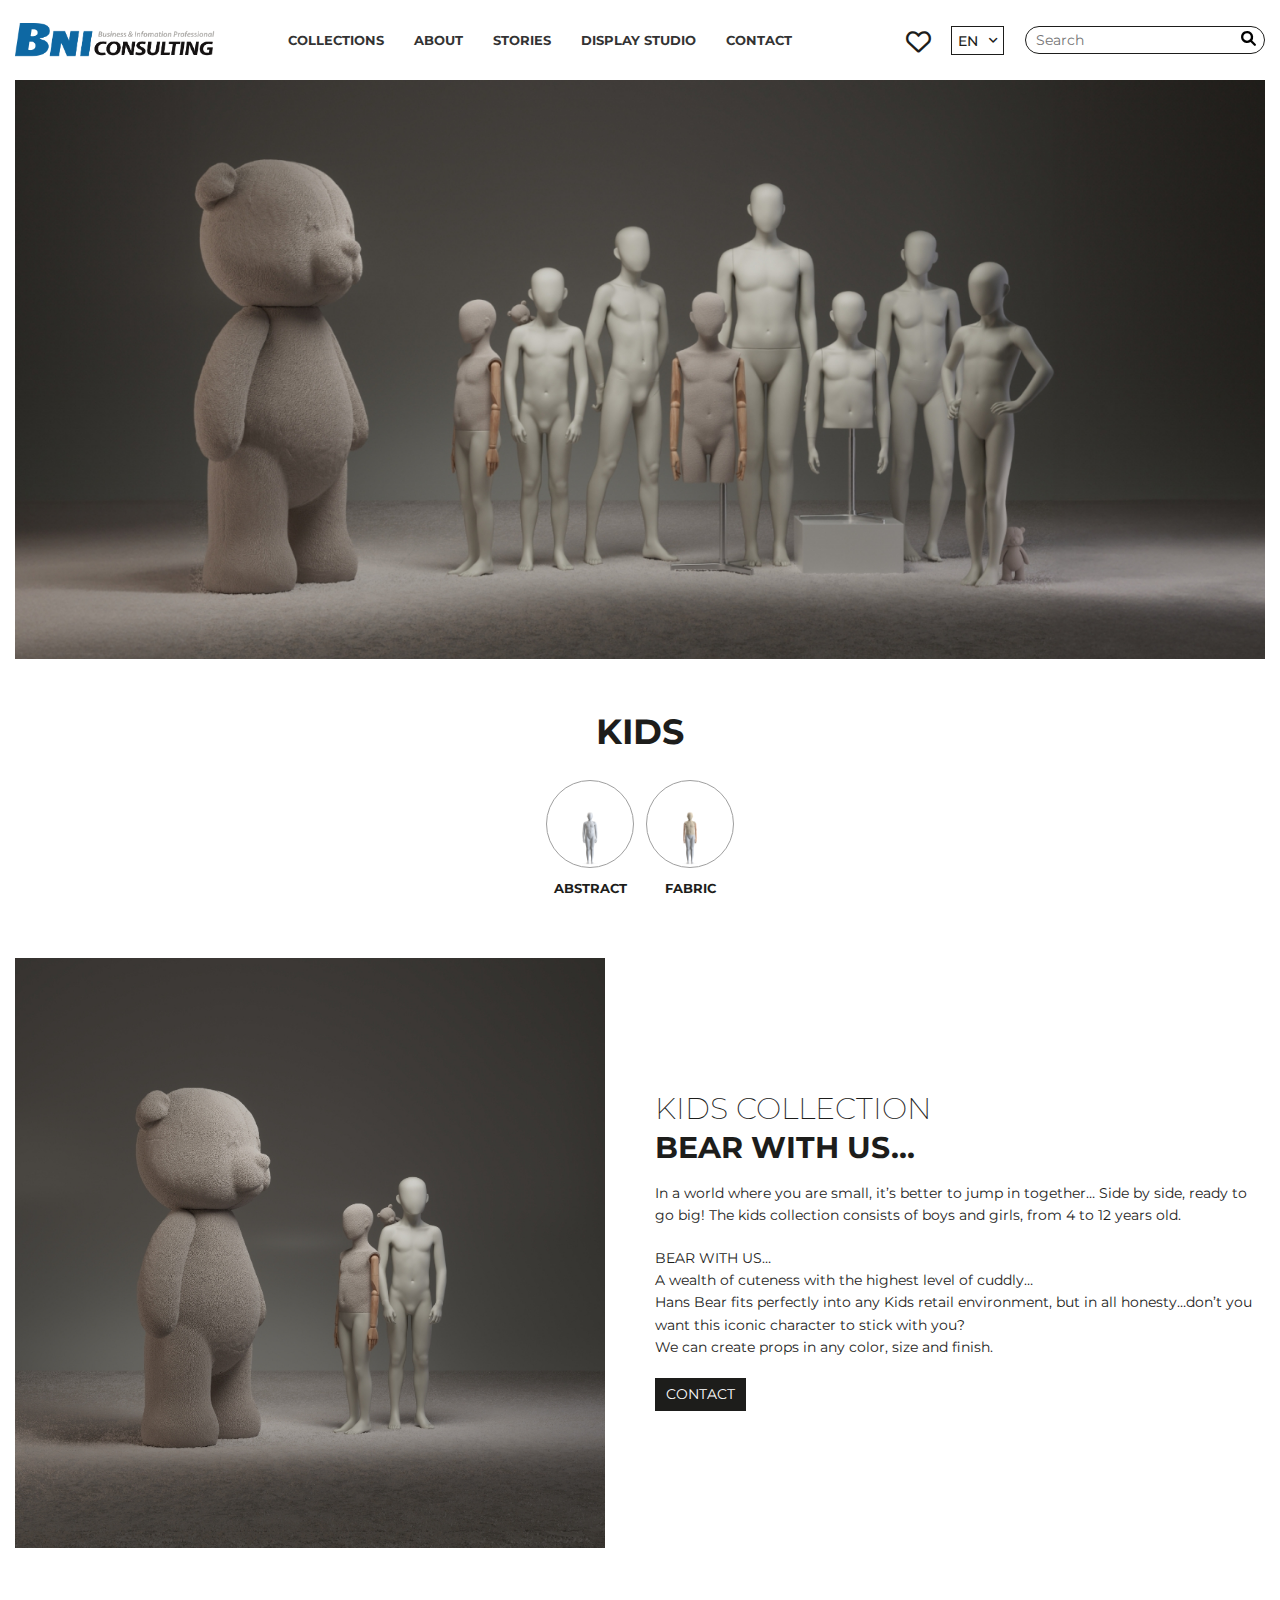
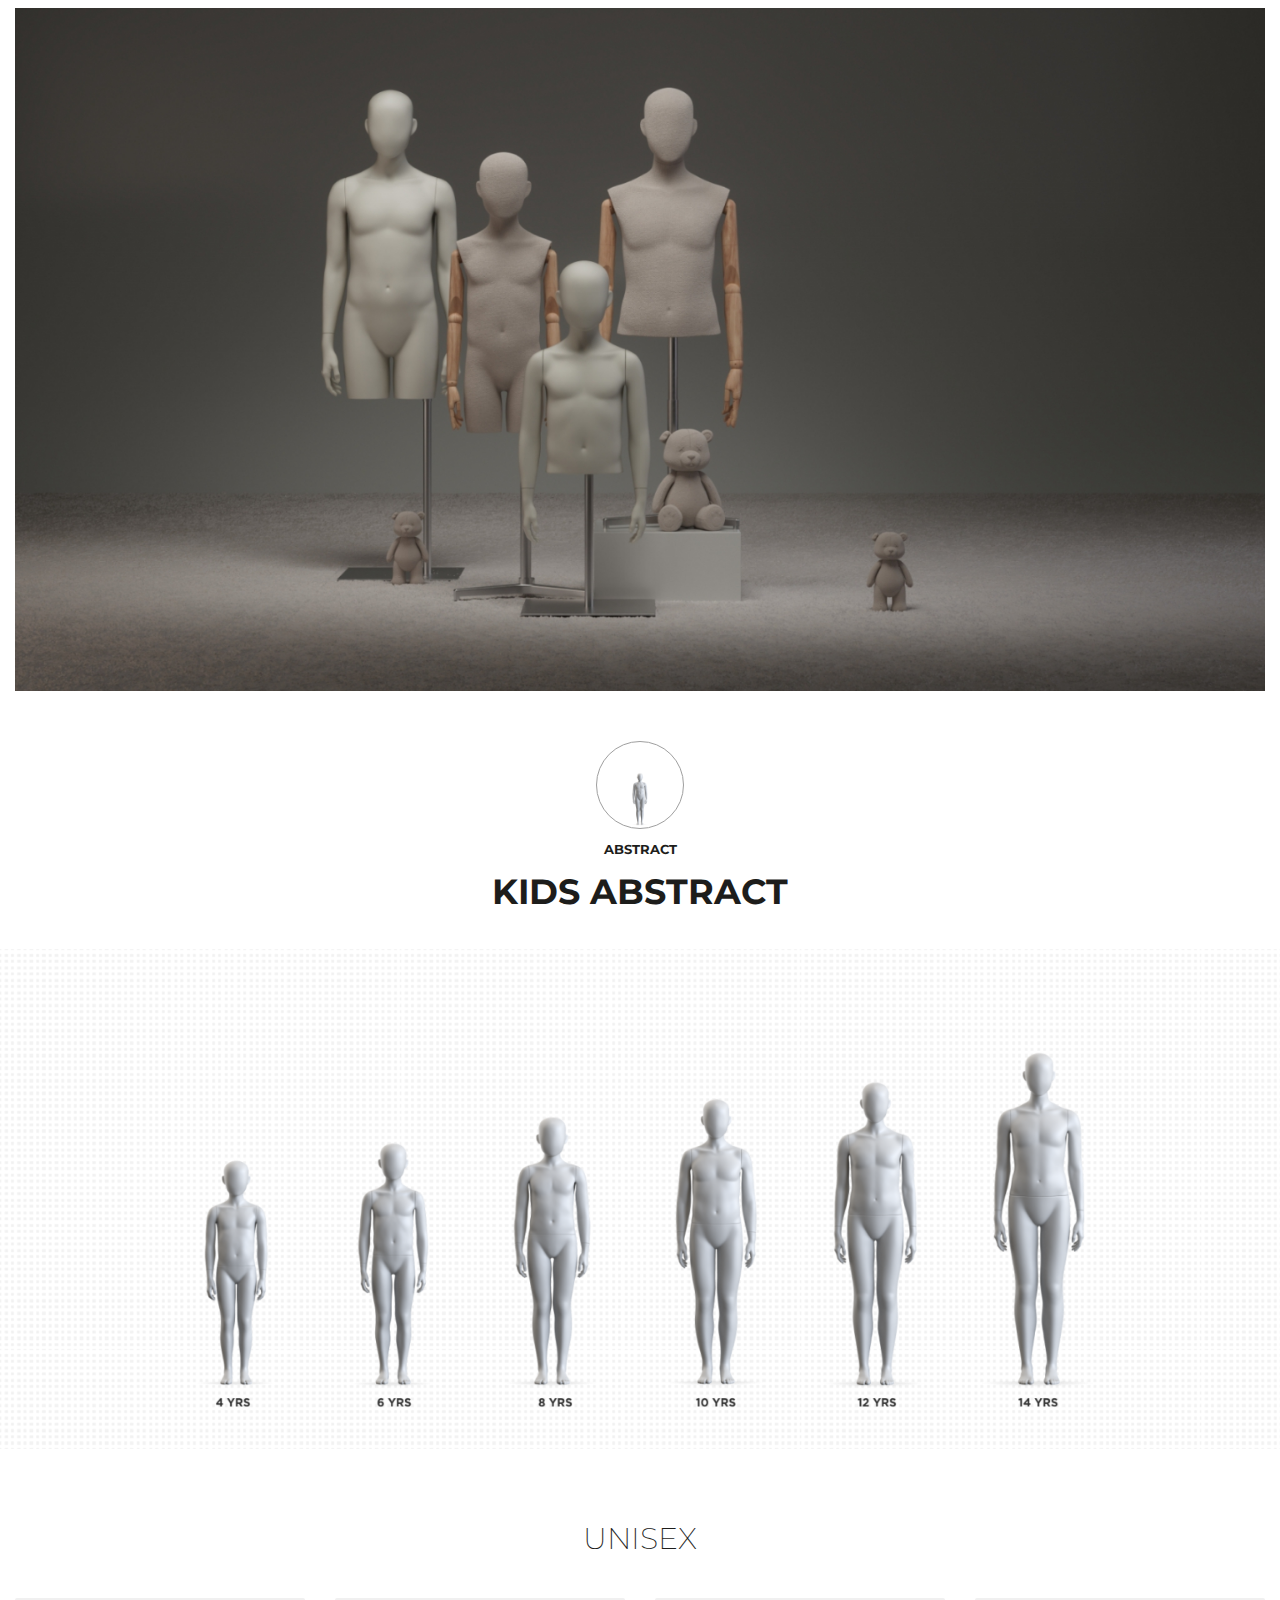
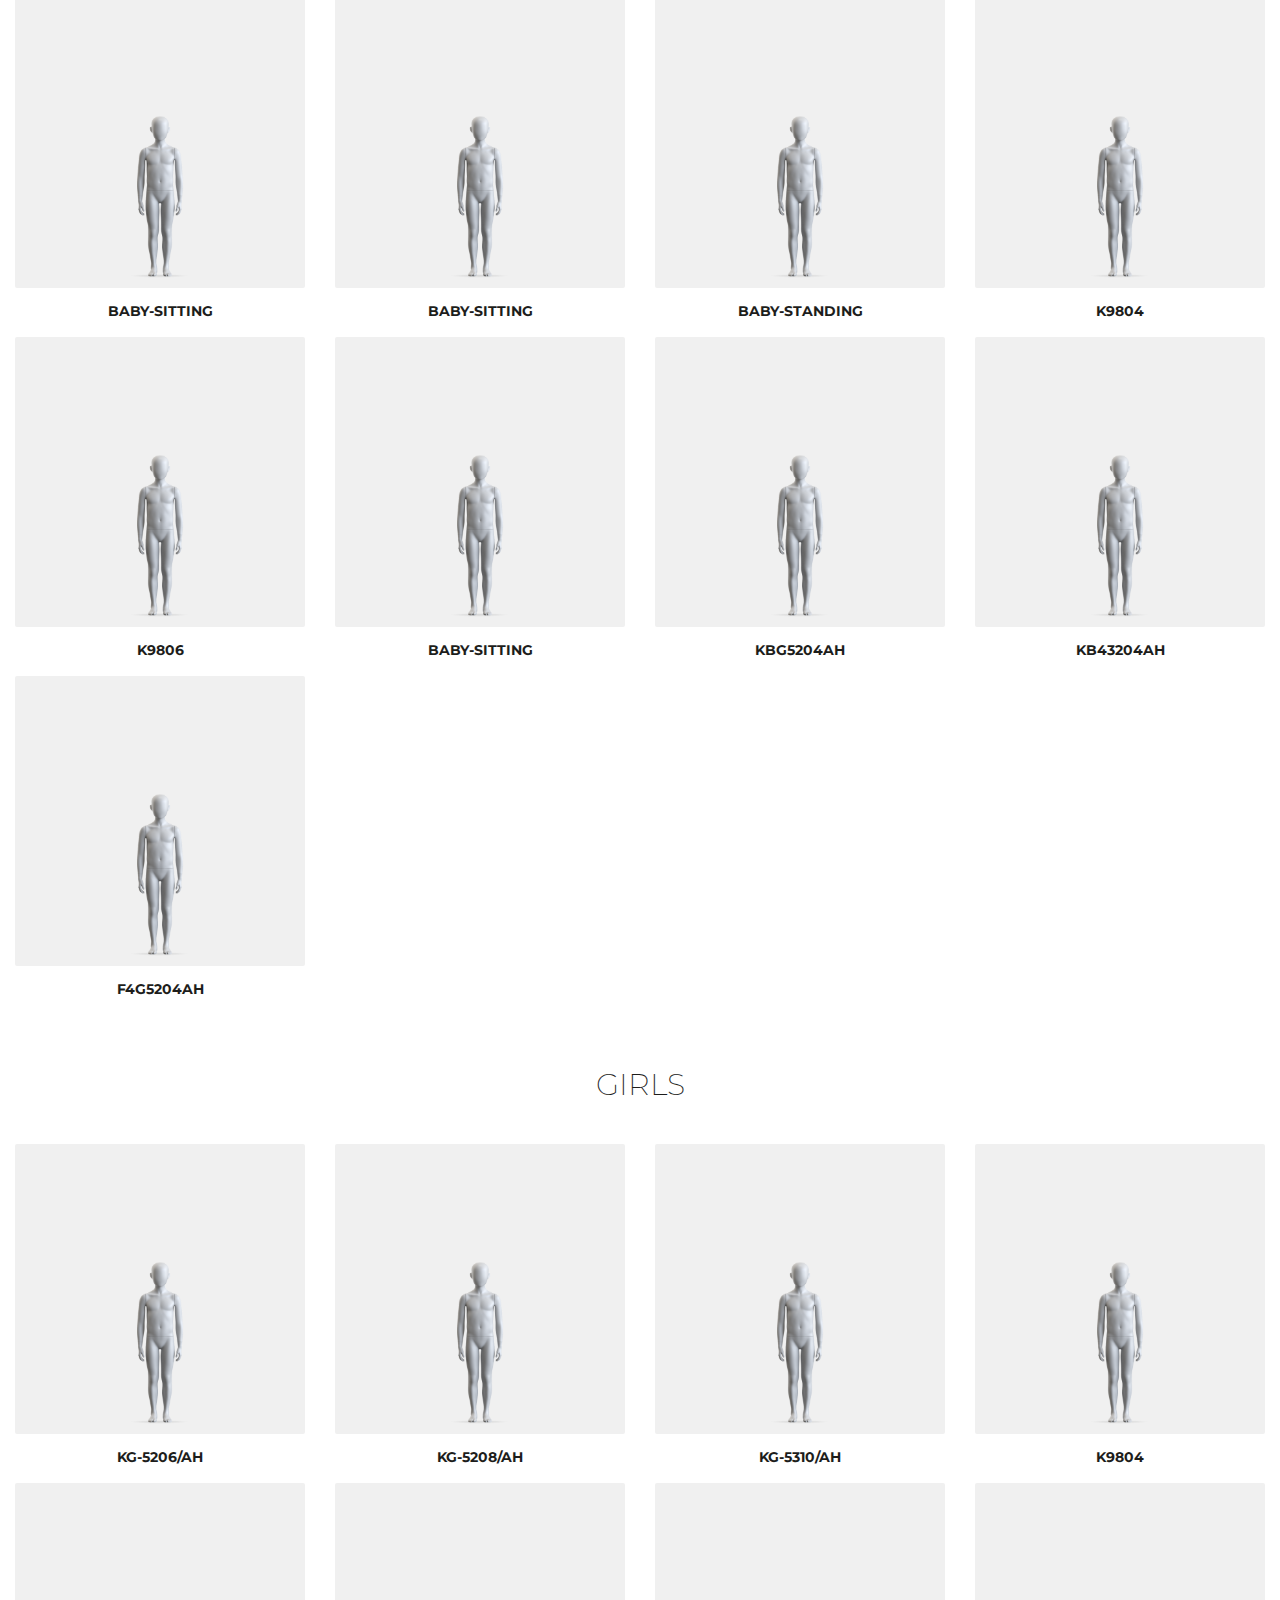
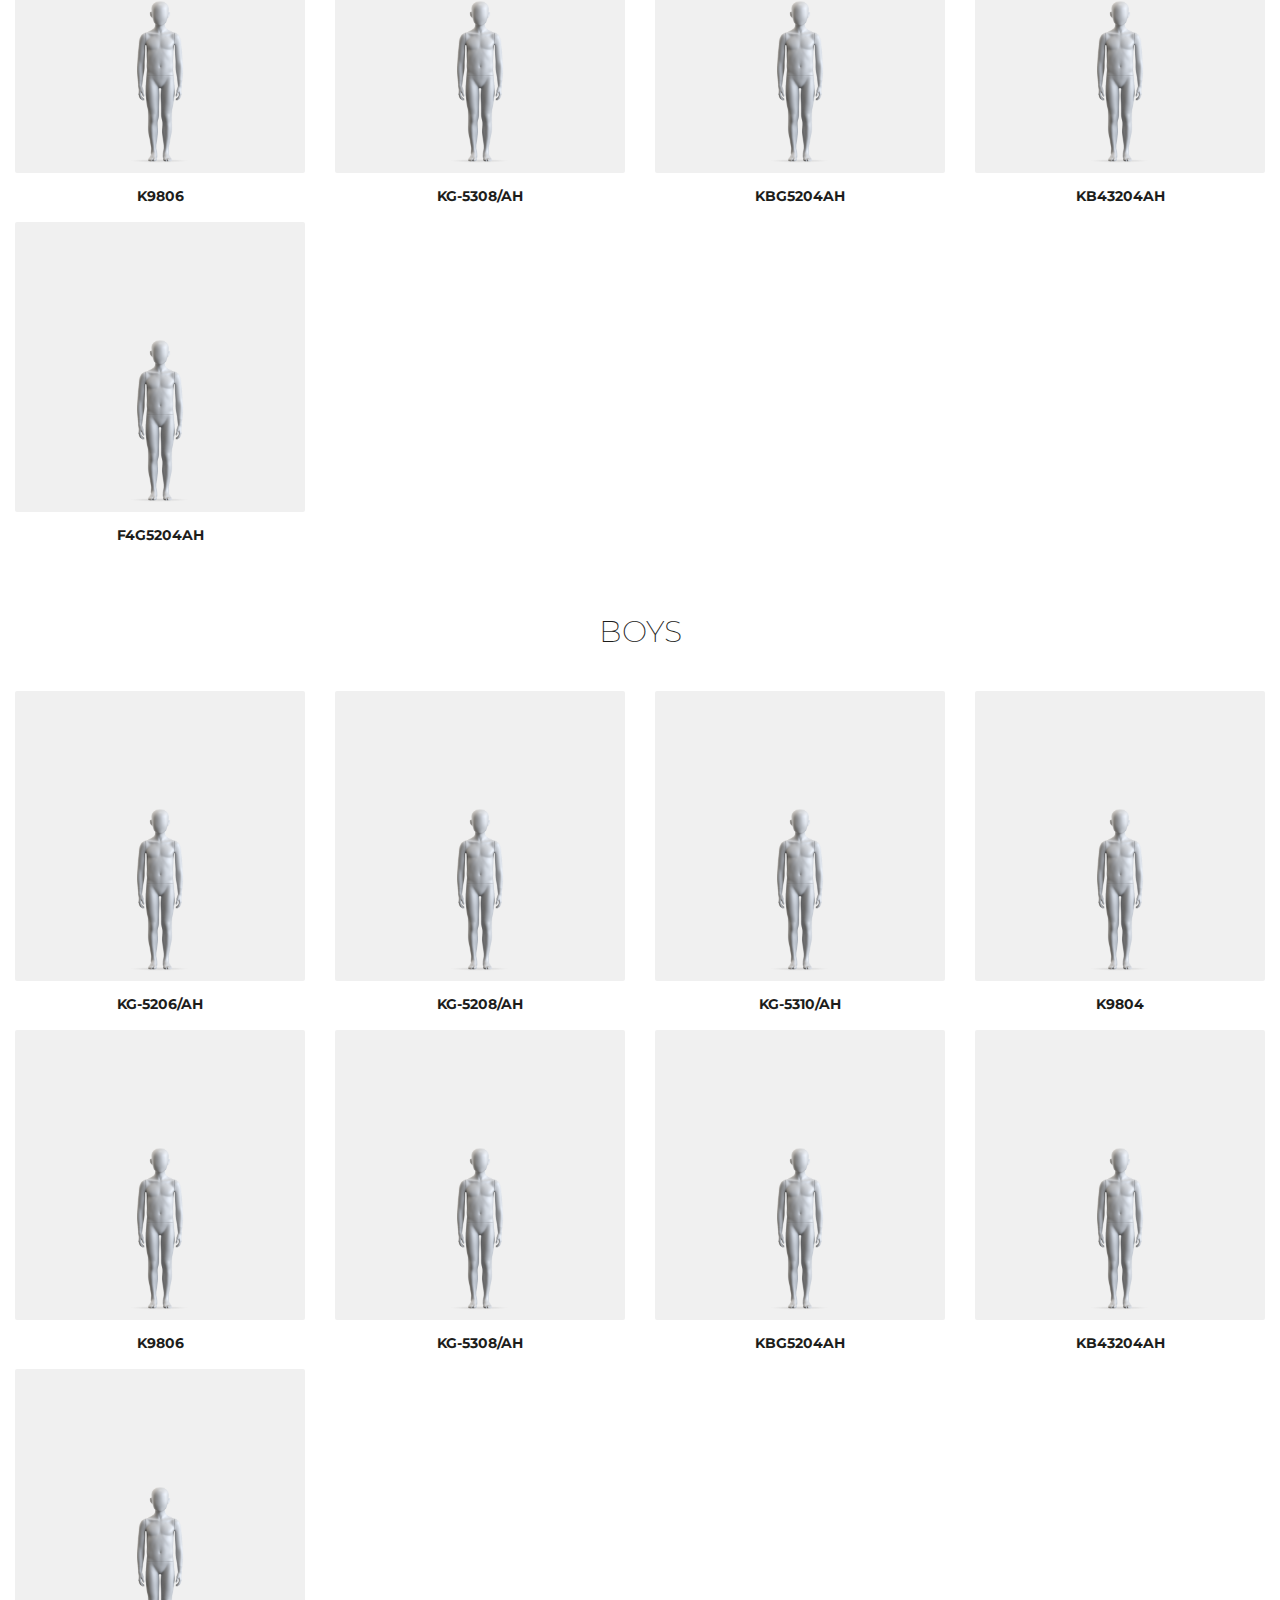
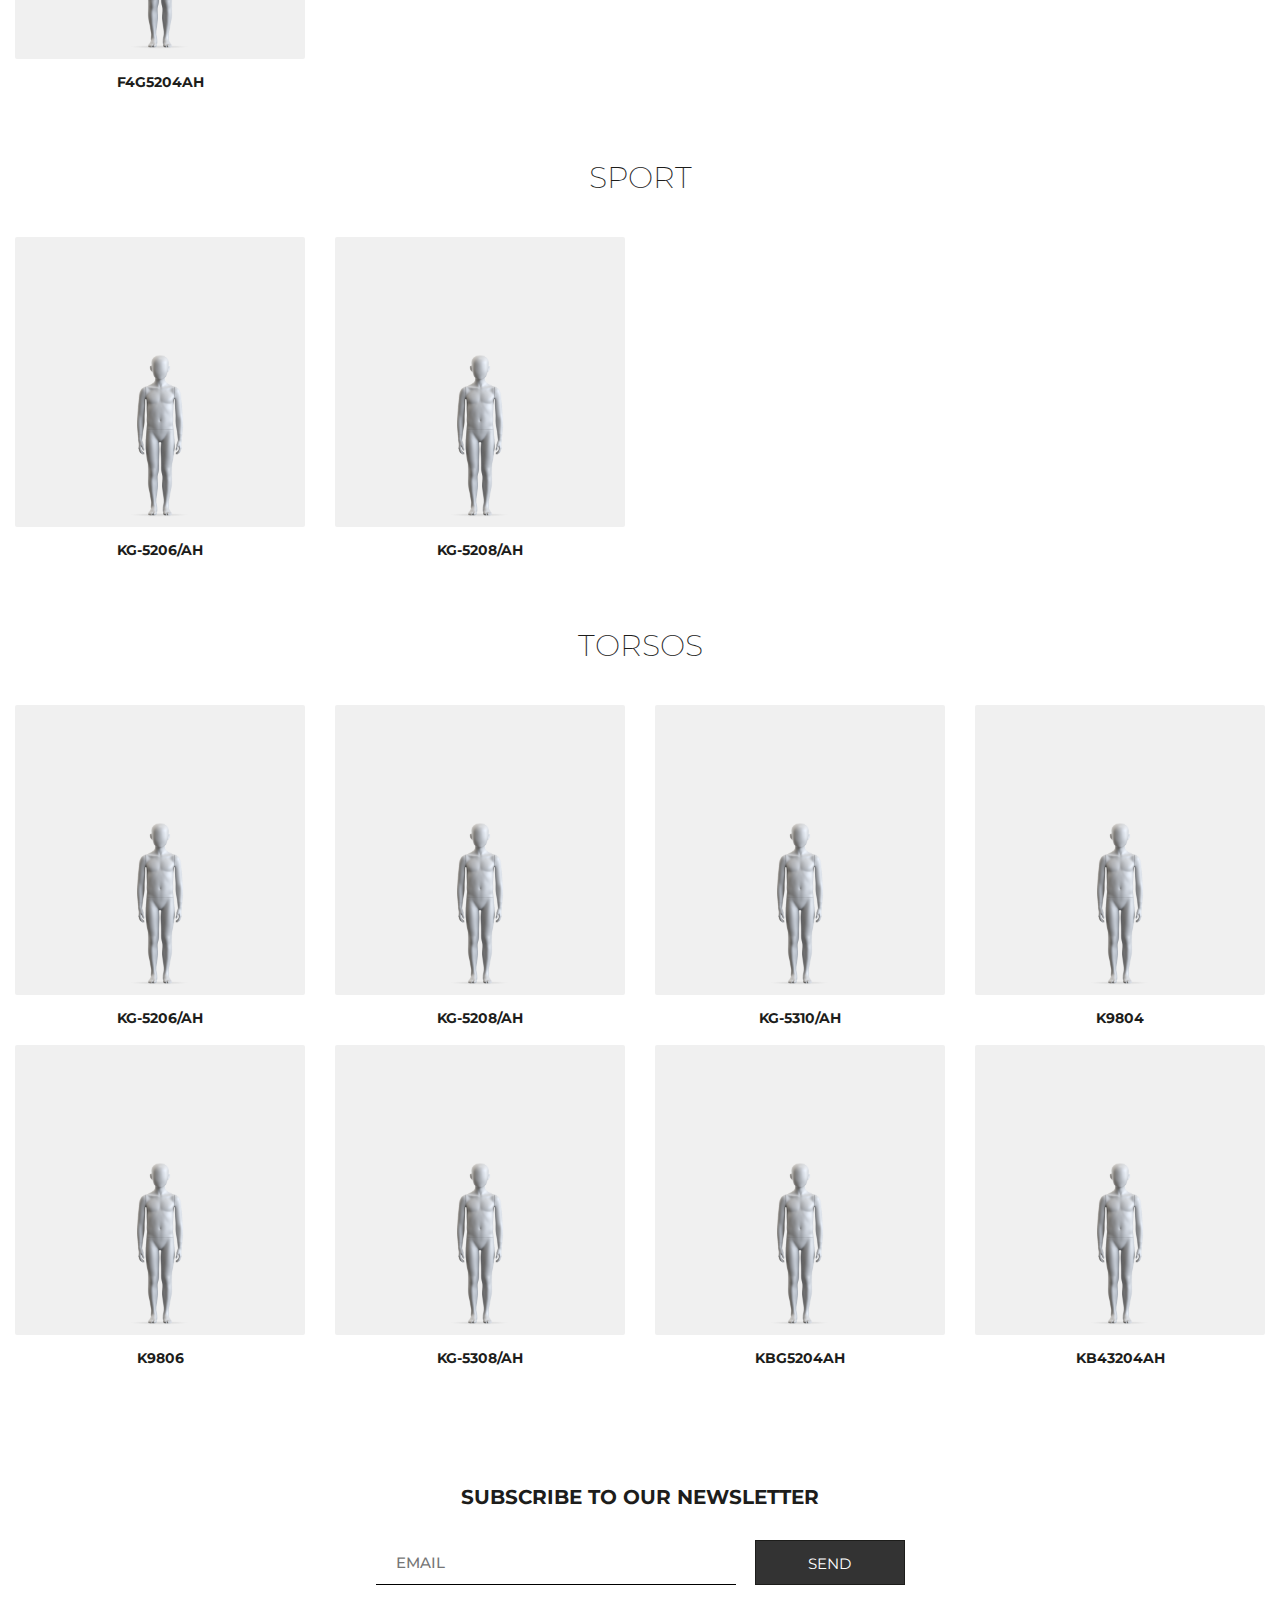
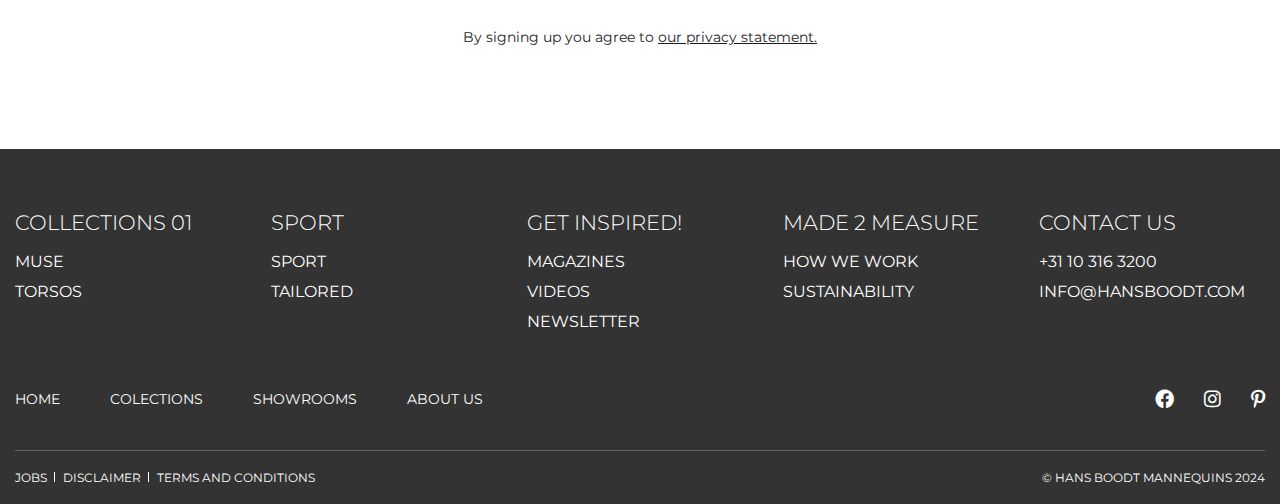
==== collection.html @ 19dbbef2 "Add section collection page" ====
<!DOCTYPE html>
<html lang="en">
<head>
	<meta charset="UTF-8">
	<meta name="viewport" content="width=device-width, initial-scale=1.0">
	<title>Collection</title>
	<link rel="stylesheet" type="text/css" href="assets/css/bootstrap.css">
	<link rel="stylesheet" type="text/css" href="assets/font/fontawesome-free-6.0.0-web/css/all.min.css">
	<link rel="stylesheet" type="text/css" href="assets/css/font-family.css">
	<link rel="stylesheet" type="text/css" href="assets/css/main.css">
	<link rel="stylesheet" type="text/css" href="assets/css/header.css">
	<link rel="stylesheet" type="text/css" href="assets/css/footer.css">
	<link rel="stylesheet" type="text/css" href="assets/css/language.css">
	<link rel="stylesheet" type="text/css" href="assets/css/responsive.css">
	<link rel="stylesheet" type="text/css" href="assets/css/grid.css">
	<link href="https://fonts.googleapis.com/css2?family=Montserrat:ital,wght@0,100..900;1,100..900&display=swap" rel="stylesheet">
</head>	
<body class="body-main">
	<!-- Header -->
	<header>
		<div id="site-header-wrap" class="header-layout">
			<div class="container-fluidd">
				<div class="row row-header align-center space-between">
					<div class="site-branding header-left d-flex align-center">
						<a class="logo logo-desktop" href="#" title="Mori"><img alt="logo-desktop" src="assets/image/logo-desktop.png"></a>
						<div id="menu-reponsive" class="site-navigation header-menu">   
							<div onclick="navClose()" class="nav-close"><i class="fa-solid fa-plus"></i></div> 
							<div class="logo-menu-dropdown">
								<a class="logo logo-desktop" href="#" title="Mori"><img alt="logo-desktop" src="assets/image/logo-desktop.png"></a>
							</div>                                                                 
							<ul class="main-menu">
								<li>
									<a href="#">Collections</a>
								</li>
								<li>
									<a href="#">About</a>
								</li>	
								<li>
									<a href="#">Stories</a>
								</li>
								<li>
									<a href="#">Display Studio</a>
								</li>
								<li>
									<a href="#">Contact</a>
								</li>	
								<li>
									<form class="form-search-respon" action="/search" method="GET">
										<input type="text" name="query" placeholder="Search">
										<button type="submit"><i class="fa-solid fa-magnifying-glass"></i></button>
									</form>
								</li>	
							</ul>

						</div>
					</div>

					<div class="info-right d-flex align-center">
						<div class="icon-heart">
							<a href="#"><i class="fa-regular fa-heart"></i></a>
						</div>
						<div class="cms-lang-curentcy">
							<div class="cms-lang">
								<div class="cms-langue-active">EN</div>
								<ul>
									<li><a href="#">NL</a></li>
									<li><a href="#">DE</a></li>
									<li><a href="#">FR</a></li>
								</ul>
							</div>
						</div>
						<form class="form-search" action="/search" method="GET">
							<input type="text" name="query" placeholder="Search">
							<button type="submit"><i class="fa-solid fa-magnifying-glass"></i></button>
						</form>
						<div id="menu-sidebar" class="menu-sidebar">
							<span class="btn-nav-icon open-menu" onclick="navOpen()"><span></span></span>
						</div>
					</div>
				</div>		
			</div>
		</div>
	</header>	

	<main class="site-content">
		<section class="section-slide">
			<div class="container-fluidd">
				<div class="row">
					<div class="col-12">
						<div class="main-slide">
							<img src="assets/image/img-section-collection.jpg" style="width: 100%;" alt="img-slide" class="img-desktop">
							<img src="assets/image/img-section-collection-mobile.jpg" style="width: 100%;" alt="img-slide" class="img-mobile">
						</div>
					</div>
				</div>
			</div>
		</section>

		<section class="section-widget" style="margin-top: 50px;">
			<div class="container-fluidd">
				<div class="row">
					<div class="col-12 text-center">
						<h3 class="heading size-02">
							KIDS
						</h3>
					</div>
				</div>
				<div class="row" style="margin-top: 10px;">
					<div class="col-12 text-center">
						<div class="buton-scroll-section">
							<a class="btn-scroll" href="#abstract">
								<img src="assets/image/img-btn-scroll-01.webp" style="max-width: 88px;">
								<span class="title-btn-scroll btn-hover-line">ABSTRACT</span> 
							</a>
							<a class="btn-scroll" href="#fabric">
								<img src="assets/image/img-btn-scroll-02.webp" style="max-width: 88px;">
								<span class="title-btn-scroll btn-hover-line">FABRIC</span> 
							</a>
						</div>
					</div>
				</div>
			</div>
		</section>

		<section class="section-widget" style="margin-top: 60px;">
			<div class="container-fluidd">
				<div class="row align-center">
					<div class="col-12 col-md-6">
						<div class="column-img pr-20">
							<img src="assets/image/img-collection-cl-01.jpg" style="width: 100%;" alt="img-slide">
						</div>
					</div>
					<div class="col-12 col-md-6">
						<div class="column-content content-center">
							<h3 class="heading">
								<span>KIDS COLLECTION </span> <br> BEAR WITH US...
							</h3>
							<div class="description">
								In a world where you are small, it’s better to jump in together… Side by side, ready to go big! The kids collection consists of boys and girls, from 4 to 12 years old.
							</div>
							<div class="description mt-10" style="margin-top: 20px; text-transform: uppercase;">
								BEAR WITH US…
							</div>
							<div class="description">
								A wealth of cuteness with the highest level of cuddly… <br>
								Hans Bear fits perfectly into any Kids retail environment, but in all honesty…don’t you want this iconic character to stick with you?
							</div>
							<div class="description">
								We can create props in any color, size and finish.
							</div>
							<div class="button-cms" style="margin-top: 20px;">
								<a href="#" class="btn-main">CONTACT</a>
							</div>
						</div>
					</div>
				</div>
			</div>
		</section>

		<section class="section-slide" style="margin-top: 60px;">
			<div class="container-fluidd">
				<div class="row">
					<div class="col-12">
						<div class="main-slide">
							<img src="assets/image/img-section-collection-01.jpg" style="width: 100%;" alt="img-section-01">
						</div>
					</div>
				</div>
			</div>
		</section>

		<section class="section-widget section-bgr" style="margin-top: 50px;">
			<div class="container-fluidd">
				<div class="row" style="margin-top: 10px;">
					<div class="col-12 text-center">
						<div class="buton-scroll-section">
							<a class="btn-scroll" href="#abstract">
								<img src="assets/image/img-btn-scroll-01.webp" style="max-width: 88px;">
								<span class="title-btn-scroll btn-hover-line">ABSTRACT</span> 
							</a>
						</div>
					</div>
				</div>
				<div class="row mt-10">
					<div class="col-12 text-center">
						<h3 class="heading size-02">
							KIDS ABSTRACT
						</h3>
					</div>
				</div>
			</div>
		</section>

		<section class="section-widget section-bgr" style="margin-top: 20px; padding-bottom: 40px; background-image: url('assets/image/bgr-section-01.png');">
			<div class="container-fluidd">
				<div class="row">
					<div class="col-12">
						<div class="main-slide">
							<img src="assets/image/img-section-collection-02.webp" style="width: 100%;" alt="img-section-01">
						</div>
					</div>
				</div>
			</div>
		</section>

		<section class="section-widget" style="margin-top: 70px;">
			<div class="container-fluidd">
				<div class="row">
					<div class="col-12 text-center">
						<h3 class="heading" style="margin-bottom: 40px;">
							<span>UNISEX</span>
						</h3>
					</div>
				</div>
				<div class="row wrap-grid-fields grid-product text-center">
					<div class="col-12 col-sm-6 col-lg-3 item">	
						<div href="#" class="wrap-item-product">
							<div class="item-img">
								<img src="assets/image/img-grid-collection-01.webp" style="width: 100%;">
							</div>
							<div class="item-content">
								<a href="#" class="item-show-detail">
									<i class="fa-solid fa-eye"></i>
									Show details
								</a>
								<a href="#" class="btn-main btn-white btn-add-wishlist">
									<i class="fa-regular fa-heart"></i>
									Add to wishlist
								</a>
							</div>
						</div>
						<h5 class="heading-product">
							BABY-SITTING
						</h5>
					</div>
					<div class="col-12 col-sm-6 col-lg-3 item">	
						<div href="#" class="wrap-item-product">
							<div class="item-img">
								<img src="assets/image/img-grid-collection-01.webp" style="width: 100%;">
							</div>
							<div class="item-content">
								<a href="#" class="item-show-detail">
									<i class="fa-solid fa-eye"></i>
									Show details
								</a>
								<a href="#" class="btn-main btn-white btn-add-wishlist">
									<i class="fa-regular fa-heart"></i>
									Add to wishlist
								</a>
							</div>
						</div>
						<h5 class="heading-product">
							BABY-SITTING
						</h5>
					</div>
					<div class="col-12 col-sm-6 col-lg-3 item">	
						<div href="#" class="wrap-item-product">
							<div class="item-img">
								<img src="assets/image/img-grid-collection-01.webp" style="width: 100%;">
							</div>
							<div class="item-content">
								<a href="#" class="item-show-detail">
									<i class="fa-solid fa-eye"></i>
									Show details
								</a>
								<a href="#" class="btn-main btn-white btn-add-wishlist">
									<i class="fa-regular fa-heart"></i>
									Add to wishlist
								</a>
							</div>
						</div>
						<h5 class="heading-product">
							BABY-STANDING
						</h5>
					</div>
					<div class="col-12 col-sm-6 col-lg-3 item">	
						<div href="#" class="wrap-item-product">
							<div class="item-img">
								<img src="assets/image/img-grid-collection-01.webp" style="width: 100%;">
							</div>
							<div class="item-content">
								<a href="#" class="item-show-detail">
									<i class="fa-solid fa-eye"></i>
									Show details
								</a>
								<a href="#" class="btn-main btn-white btn-add-wishlist">
									<i class="fa-regular fa-heart"></i>
									Add to wishlist
								</a>
							</div>
						</div>
						<h5 class="heading-product">
							K9804
						</h5>
					</div>
					<div class="col-12 col-sm-6 col-lg-3 item">	
						<div href="#" class="wrap-item-product">
							<div class="item-img">
								<img src="assets/image/img-grid-collection-01.webp" style="width: 100%;">
							</div>
							<div class="item-content">
								<a href="#" class="item-show-detail">
									<i class="fa-solid fa-eye"></i>
									Show details
								</a>
								<a href="#" class="btn-main btn-white btn-add-wishlist">
									<i class="fa-regular fa-heart"></i>
									Add to wishlist
								</a>
							</div>
						</div>
						<h5 class="heading-product">
							K9806
						</h5>
					</div>
					<div class="col-12 col-sm-6 col-lg-3 item">	
						<div href="#" class="wrap-item-product">
							<div class="item-img">
								<img src="assets/image/img-grid-collection-01.webp" style="width: 100%;">
							</div>
							<div class="item-content">
								<a href="#" class="item-show-detail">
									<i class="fa-solid fa-eye"></i>
									Show details
								</a>
								<a href="#" class="btn-main btn-white btn-add-wishlist">
									<i class="fa-regular fa-heart"></i>
									Add to wishlist
								</a>
							</div>
						</div>
						<h5 class="heading-product">
							BABY-SITTING
						</h5>
					</div>
					<div class="col-12 col-sm-6 col-lg-3 item">	
						<div href="#" class="wrap-item-product">
							<div class="item-img">
								<img src="assets/image/img-grid-collection-01.webp" style="width: 100%;">
							</div>
							<div class="item-content">
								<a href="#" class="item-show-detail">
									<i class="fa-solid fa-eye"></i>
									Show details
								</a>
								<a href="#" class="btn-main btn-white btn-add-wishlist">
									<i class="fa-regular fa-heart"></i>
									Add to wishlist
								</a>
							</div>
						</div>
						<h5 class="heading-product">
							KBG5204AH
						</h5>
					</div>
					<div class="col-12 col-sm-6 col-lg-3 item">	
						<div href="#" class="wrap-item-product">
							<div class="item-img">
								<img src="assets/image/img-grid-collection-01.webp" style="width: 100%;">
							</div>
							<div class="item-content">
								<a href="#" class="item-show-detail">
									<i class="fa-solid fa-eye"></i>
									Show details
								</a>
								<a href="#" class="btn-main btn-white btn-add-wishlist">
									<i class="fa-regular fa-heart"></i>
									Add to wishlist
								</a>
							</div>
						</div>
						<h5 class="heading-product">
							KB43204AH
						</h5>
					</div>
					<div class="col-12 col-sm-6 col-lg-3 item">	
						<div href="#" class="wrap-item-product">
							<div class="item-img">
								<img src="assets/image/img-grid-collection-01.webp" style="width: 100%;">
							</div>
							<div class="item-content">
								<a href="#" class="item-show-detail">
									<i class="fa-solid fa-eye"></i>
									Show details
								</a>
								<a href="#" class="btn-main btn-white btn-add-wishlist">
									<i class="fa-regular fa-heart"></i>
									Add to wishlist
								</a>
							</div>
						</div>
						<h5 class="heading-product">
							F4G5204AH
						</h5>
					</div>
				</div>
			</div>
		</section>

		<section class="section-widget" style="margin-top: 50px;">
			<div class="container-fluidd">
				<div class="row">
					<div class="col-12 text-center">
						<h3 class="heading" style="margin-bottom: 40px;">
							<span>GIRLS</span>
						</h3>
					</div>
				</div>
				<div class="row wrap-grid-fields grid-product text-center">
					<div class="col-12 col-sm-6 col-lg-3 item">	
						<div href="#" class="wrap-item-product">
							<div class="item-img">
								<img src="assets/image/img-grid-collection-01.webp" style="width: 100%;">
							</div>
							<div class="item-content">
								<a href="#" class="item-show-detail">
									<i class="fa-solid fa-eye"></i>
									Show details
								</a>
								<a href="#" class="btn-main btn-white btn-add-wishlist">
									<i class="fa-regular fa-heart"></i>
									Add to wishlist
								</a>
							</div>
						</div>
						<h5 class="heading-product">
							KG-5206/AH
						</h5>
					</div>
					<div class="col-12 col-sm-6 col-lg-3 item">	
						<div href="#" class="wrap-item-product">
							<div class="item-img">
								<img src="assets/image/img-grid-collection-01.webp" style="width: 100%;">
							</div>
							<div class="item-content">
								<a href="#" class="item-show-detail">
									<i class="fa-solid fa-eye"></i>
									Show details
								</a>
								<a href="#" class="btn-main btn-white btn-add-wishlist">
									<i class="fa-regular fa-heart"></i>
									Add to wishlist
								</a>
							</div>
						</div>
						<h5 class="heading-product">
							KG-5208/AH
						</h5>
					</div>
					<div class="col-12 col-sm-6 col-lg-3 item">	
						<div href="#" class="wrap-item-product">
							<div class="item-img">
								<img src="assets/image/img-grid-collection-01.webp" style="width: 100%;">
							</div>
							<div class="item-content">
								<a href="#" class="item-show-detail">
									<i class="fa-solid fa-eye"></i>
									Show details
								</a>
								<a href="#" class="btn-main btn-white btn-add-wishlist">
									<i class="fa-regular fa-heart"></i>
									Add to wishlist
								</a>
							</div>
						</div>
						<h5 class="heading-product">
							KG-5310/AH
						</h5>
					</div>
					<div class="col-12 col-sm-6 col-lg-3 item">	
						<div href="#" class="wrap-item-product">
							<div class="item-img">
								<img src="assets/image/img-grid-collection-01.webp" style="width: 100%;">
							</div>
							<div class="item-content">
								<a href="#" class="item-show-detail">
									<i class="fa-solid fa-eye"></i>
									Show details
								</a>
								<a href="#" class="btn-main btn-white btn-add-wishlist">
									<i class="fa-regular fa-heart"></i>
									Add to wishlist
								</a>
							</div>
						</div>
						<h5 class="heading-product">
							K9804
						</h5>
					</div>
					<div class="col-12 col-sm-6 col-lg-3 item">	
						<div href="#" class="wrap-item-product">
							<div class="item-img">
								<img src="assets/image/img-grid-collection-01.webp" style="width: 100%;">
							</div>
							<div class="item-content">
								<a href="#" class="item-show-detail">
									<i class="fa-solid fa-eye"></i>
									Show details
								</a>
								<a href="#" class="btn-main btn-white btn-add-wishlist">
									<i class="fa-regular fa-heart"></i>
									Add to wishlist
								</a>
							</div>
						</div>
						<h5 class="heading-product">
							K9806
						</h5>
					</div>
					<div class="col-12 col-sm-6 col-lg-3 item">	
						<div href="#" class="wrap-item-product">
							<div class="item-img">
								<img src="assets/image/img-grid-collection-01.webp" style="width: 100%;">
							</div>
							<div class="item-content">
								<a href="#" class="item-show-detail">
									<i class="fa-solid fa-eye"></i>
									Show details
								</a>
								<a href="#" class="btn-main btn-white btn-add-wishlist">
									<i class="fa-regular fa-heart"></i>
									Add to wishlist
								</a>
							</div>
						</div>
						<h5 class="heading-product">
							KG-5308/AH
						</h5>
					</div>
					<div class="col-12 col-sm-6 col-lg-3 item">	
						<div href="#" class="wrap-item-product">
							<div class="item-img">
								<img src="assets/image/img-grid-collection-01.webp" style="width: 100%;">
							</div>
							<div class="item-content">
								<a href="#" class="item-show-detail">
									<i class="fa-solid fa-eye"></i>
									Show details
								</a>
								<a href="#" class="btn-main btn-white btn-add-wishlist">
									<i class="fa-regular fa-heart"></i>
									Add to wishlist
								</a>
							</div>
						</div>
						<h5 class="heading-product">
							KBG5204AH
						</h5>
					</div>
					<div class="col-12 col-sm-6 col-lg-3 item">	
						<div href="#" class="wrap-item-product">
							<div class="item-img">
								<img src="assets/image/img-grid-collection-01.webp" style="width: 100%;">
							</div>
							<div class="item-content">
								<a href="#" class="item-show-detail">
									<i class="fa-solid fa-eye"></i>
									Show details
								</a>
								<a href="#" class="btn-main btn-white btn-add-wishlist">
									<i class="fa-regular fa-heart"></i>
									Add to wishlist
								</a>
							</div>
						</div>
						<h5 class="heading-product">
							KB43204AH
						</h5>
					</div>
					<div class="col-12 col-sm-6 col-lg-3 item">	
						<div href="#" class="wrap-item-product">
							<div class="item-img">
								<img src="assets/image/img-grid-collection-01.webp" style="width: 100%;">
							</div>
							<div class="item-content">
								<a href="#" class="item-show-detail">
									<i class="fa-solid fa-eye"></i>
									Show details
								</a>
								<a href="#" class="btn-main btn-white btn-add-wishlist">
									<i class="fa-regular fa-heart"></i>
									Add to wishlist
								</a>
							</div>
						</div>
						<h5 class="heading-product">
							F4G5204AH
						</h5>
					</div>
				</div>
			</div>
		</section>
		
		<section class="section-widget" style="margin-top: 50px;">
			<div class="container-fluidd">
				<div class="row">
					<div class="col-12 text-center">
						<h3 class="heading" style="margin-bottom: 40px;">
							<span>BOYS</span>
						</h3>
					</div>
				</div>
				<div class="row wrap-grid-fields grid-product text-center">
					<div class="col-12 col-sm-6 col-lg-3 item">	
						<div href="#" class="wrap-item-product">
							<div class="item-img">
								<img src="assets/image/img-grid-collection-01.webp" style="width: 100%;">
							</div>
							<div class="item-content">
								<a href="#" class="item-show-detail">
									<i class="fa-solid fa-eye"></i>
									Show details
								</a>
								<a href="#" class="btn-main btn-white btn-add-wishlist">
									<i class="fa-regular fa-heart"></i>
									Add to wishlist
								</a>
							</div>
						</div>
						<h5 class="heading-product">
							KG-5206/AH
						</h5>
					</div>
					<div class="col-12 col-sm-6 col-lg-3 item">	
						<div href="#" class="wrap-item-product">
							<div class="item-img">
								<img src="assets/image/img-grid-collection-01.webp" style="width: 100%;">
							</div>
							<div class="item-content">
								<a href="#" class="item-show-detail">
									<i class="fa-solid fa-eye"></i>
									Show details
								</a>
								<a href="#" class="btn-main btn-white btn-add-wishlist">
									<i class="fa-regular fa-heart"></i>
									Add to wishlist
								</a>
							</div>
						</div>
						<h5 class="heading-product">
							KG-5208/AH
						</h5>
					</div>
					<div class="col-12 col-sm-6 col-lg-3 item">	
						<div href="#" class="wrap-item-product">
							<div class="item-img">
								<img src="assets/image/img-grid-collection-01.webp" style="width: 100%;">
							</div>
							<div class="item-content">
								<a href="#" class="item-show-detail">
									<i class="fa-solid fa-eye"></i>
									Show details
								</a>
								<a href="#" class="btn-main btn-white btn-add-wishlist">
									<i class="fa-regular fa-heart"></i>
									Add to wishlist
								</a>
							</div>
						</div>
						<h5 class="heading-product">
							KG-5310/AH
						</h5>
					</div>
					<div class="col-12 col-sm-6 col-lg-3 item">	
						<div href="#" class="wrap-item-product">
							<div class="item-img">
								<img src="assets/image/img-grid-collection-01.webp" style="width: 100%;">
							</div>
							<div class="item-content">
								<a href="#" class="item-show-detail">
									<i class="fa-solid fa-eye"></i>
									Show details
								</a>
								<a href="#" class="btn-main btn-white btn-add-wishlist">
									<i class="fa-regular fa-heart"></i>
									Add to wishlist
								</a>
							</div>
						</div>
						<h5 class="heading-product">
							K9804
						</h5>
					</div>
					<div class="col-12 col-sm-6 col-lg-3 item">	
						<div href="#" class="wrap-item-product">
							<div class="item-img">
								<img src="assets/image/img-grid-collection-01.webp" style="width: 100%;">
							</div>
							<div class="item-content">
								<a href="#" class="item-show-detail">
									<i class="fa-solid fa-eye"></i>
									Show details
								</a>
								<a href="#" class="btn-main btn-white btn-add-wishlist">
									<i class="fa-regular fa-heart"></i>
									Add to wishlist
								</a>
							</div>
						</div>
						<h5 class="heading-product">
							K9806
						</h5>
					</div>
					<div class="col-12 col-sm-6 col-lg-3 item">	
						<div href="#" class="wrap-item-product">
							<div class="item-img">
								<img src="assets/image/img-grid-collection-01.webp" style="width: 100%;">
							</div>
							<div class="item-content">
								<a href="#" class="item-show-detail">
									<i class="fa-solid fa-eye"></i>
									Show details
								</a>
								<a href="#" class="btn-main btn-white btn-add-wishlist">
									<i class="fa-regular fa-heart"></i>
									Add to wishlist
								</a>
							</div>
						</div>
						<h5 class="heading-product">
							KG-5308/AH
						</h5>
					</div>
					<div class="col-12 col-sm-6 col-lg-3 item">	
						<div href="#" class="wrap-item-product">
							<div class="item-img">
								<img src="assets/image/img-grid-collection-01.webp" style="width: 100%;">
							</div>
							<div class="item-content">
								<a href="#" class="item-show-detail">
									<i class="fa-solid fa-eye"></i>
									Show details
								</a>
								<a href="#" class="btn-main btn-white btn-add-wishlist">
									<i class="fa-regular fa-heart"></i>
									Add to wishlist
								</a>
							</div>
						</div>
						<h5 class="heading-product">
							KBG5204AH
						</h5>
					</div>
					<div class="col-12 col-sm-6 col-lg-3 item">	
						<div href="#" class="wrap-item-product">
							<div class="item-img">
								<img src="assets/image/img-grid-collection-01.webp" style="width: 100%;">
							</div>
							<div class="item-content">
								<a href="#" class="item-show-detail">
									<i class="fa-solid fa-eye"></i>
									Show details
								</a>
								<a href="#" class="btn-main btn-white btn-add-wishlist">
									<i class="fa-regular fa-heart"></i>
									Add to wishlist
								</a>
							</div>
						</div>
						<h5 class="heading-product">
							KB43204AH
						</h5>
					</div>
					<div class="col-12 col-sm-6 col-lg-3 item">	
						<div href="#" class="wrap-item-product">
							<div class="item-img">
								<img src="assets/image/img-grid-collection-01.webp" style="width: 100%;">
							</div>
							<div class="item-content">
								<a href="#" class="item-show-detail">
									<i class="fa-solid fa-eye"></i>
									Show details
								</a>
								<a href="#" class="btn-main btn-white btn-add-wishlist">
									<i class="fa-regular fa-heart"></i>
									Add to wishlist
								</a>
							</div>
						</div>
						<h5 class="heading-product">
							F4G5204AH
						</h5>
					</div>
				</div>
			</div>
		</section>

		<section class="section-widget" style="margin-top: 50px;">
			<div class="container-fluidd">
				<div class="row">
					<div class="col-12 text-center">
						<h3 class="heading" style="margin-bottom: 40px;">
							<span>SPORT</span>
						</h3>
					</div>
				</div>
				<div class="row wrap-grid-fields grid-product text-center">
					<div class="col-12 col-sm-6 col-lg-3 item">	
						<div href="#" class="wrap-item-product">
							<div class="item-img">
								<img src="assets/image/img-grid-collection-01.webp" style="width: 100%;">
							</div>
							<div class="item-content">
								<a href="#" class="item-show-detail">
									<i class="fa-solid fa-eye"></i>
									Show details
								</a>
								<a href="#" class="btn-main btn-white btn-add-wishlist">
									<i class="fa-regular fa-heart"></i>
									Add to wishlist
								</a>
							</div>
						</div>
						<h5 class="heading-product">
							KG-5206/AH
						</h5>
					</div>
					<div class="col-12 col-sm-6 col-lg-3 item">	
						<div href="#" class="wrap-item-product">
							<div class="item-img">
								<img src="assets/image/img-grid-collection-01.webp" style="width: 100%;">
							</div>
							<div class="item-content">
								<a href="#" class="item-show-detail">
									<i class="fa-solid fa-eye"></i>
									Show details
								</a>
								<a href="#" class="btn-main btn-white btn-add-wishlist">
									<i class="fa-regular fa-heart"></i>
									Add to wishlist
								</a>
							</div>
						</div>
						<h5 class="heading-product">
							KG-5208/AH
						</h5>
					</div>
				</div>
			</div>
		</section>

		<section class="section-widget" style="margin-top: 50px;">
			<div class="container-fluidd">
				<div class="row">
					<div class="col-12 text-center">
						<h3 class="heading" style="margin-bottom: 40px;">
							<span>TORSOS</span>
						</h3>
					</div>
				</div>
				<div class="row wrap-grid-fields grid-product text-center">
					<div class="col-12 col-sm-6 col-lg-3 item">	
						<div href="#" class="wrap-item-product">
							<div class="item-img">
								<img src="assets/image/img-grid-collection-01.webp" style="width: 100%;">
							</div>
							<div class="item-content">
								<a href="#" class="item-show-detail">
									<i class="fa-solid fa-eye"></i>
									Show details
								</a>
								<a href="#" class="btn-main btn-white btn-add-wishlist">
									<i class="fa-regular fa-heart"></i>
									Add to wishlist
								</a>
							</div>
						</div>
						<h5 class="heading-product">
							KG-5206/AH
						</h5>
					</div>
					<div class="col-12 col-sm-6 col-lg-3 item">	
						<div href="#" class="wrap-item-product">
							<div class="item-img">
								<img src="assets/image/img-grid-collection-01.webp" style="width: 100%;">
							</div>
							<div class="item-content">
								<a href="#" class="item-show-detail">
									<i class="fa-solid fa-eye"></i>
									Show details
								</a>
								<a href="#" class="btn-main btn-white btn-add-wishlist">
									<i class="fa-regular fa-heart"></i>
									Add to wishlist
								</a>
							</div>
						</div>
						<h5 class="heading-product">
							KG-5208/AH
						</h5>
					</div>
					<div class="col-12 col-sm-6 col-lg-3 item">	
						<div href="#" class="wrap-item-product">
							<div class="item-img">
								<img src="assets/image/img-grid-collection-01.webp" style="width: 100%;">
							</div>
							<div class="item-content">
								<a href="#" class="item-show-detail">
									<i class="fa-solid fa-eye"></i>
									Show details
								</a>
								<a href="#" class="btn-main btn-white btn-add-wishlist">
									<i class="fa-regular fa-heart"></i>
									Add to wishlist
								</a>
							</div>
						</div>
						<h5 class="heading-product">
							KG-5310/AH
						</h5>
					</div>
					<div class="col-12 col-sm-6 col-lg-3 item">	
						<div href="#" class="wrap-item-product">
							<div class="item-img">
								<img src="assets/image/img-grid-collection-01.webp" style="width: 100%;">
							</div>
							<div class="item-content">
								<a href="#" class="item-show-detail">
									<i class="fa-solid fa-eye"></i>
									Show details
								</a>
								<a href="#" class="btn-main btn-white btn-add-wishlist">
									<i class="fa-regular fa-heart"></i>
									Add to wishlist
								</a>
							</div>
						</div>
						<h5 class="heading-product">
							K9804
						</h5>
					</div>
					<div class="col-12 col-sm-6 col-lg-3 item">	
						<div href="#" class="wrap-item-product">
							<div class="item-img">
								<img src="assets/image/img-grid-collection-01.webp" style="width: 100%;">
							</div>
							<div class="item-content">
								<a href="#" class="item-show-detail">
									<i class="fa-solid fa-eye"></i>
									Show details
								</a>
								<a href="#" class="btn-main btn-white btn-add-wishlist">
									<i class="fa-regular fa-heart"></i>
									Add to wishlist
								</a>
							</div>
						</div>
						<h5 class="heading-product">
							K9806
						</h5>
					</div>
					<div class="col-12 col-sm-6 col-lg-3 item">	
						<div href="#" class="wrap-item-product">
							<div class="item-img">
								<img src="assets/image/img-grid-collection-01.webp" style="width: 100%;">
							</div>
							<div class="item-content">
								<a href="#" class="item-show-detail">
									<i class="fa-solid fa-eye"></i>
									Show details
								</a>
								<a href="#" class="btn-main btn-white btn-add-wishlist">
									<i class="fa-regular fa-heart"></i>
									Add to wishlist
								</a>
							</div>
						</div>
						<h5 class="heading-product">
							KG-5308/AH
						</h5>
					</div>
					<div class="col-12 col-sm-6 col-lg-3 item">	
						<div href="#" class="wrap-item-product">
							<div class="item-img">
								<img src="assets/image/img-grid-collection-01.webp" style="width: 100%;">
							</div>
							<div class="item-content">
								<a href="#" class="item-show-detail">
									<i class="fa-solid fa-eye"></i>
									Show details
								</a>
								<a href="#" class="btn-main btn-white btn-add-wishlist">
									<i class="fa-regular fa-heart"></i>
									Add to wishlist
								</a>
							</div>
						</div>
						<h5 class="heading-product">
							KBG5204AH
						</h5>
					</div>
					<div class="col-12 col-sm-6 col-lg-3 item">	
						<div href="#" class="wrap-item-product">
							<div class="item-img">
								<img src="assets/image/img-grid-collection-01.webp" style="width: 100%;">
							</div>
							<div class="item-content">
								<a href="#" class="item-show-detail">
									<i class="fa-solid fa-eye"></i>
									Show details
								</a>
								<a href="#" class="btn-main btn-white btn-add-wishlist">
									<i class="fa-regular fa-heart"></i>
									Add to wishlist
								</a>
							</div>
						</div>
						<h5 class="heading-product">
							KB43204AH
						</h5>
					</div>
				</div>
			</div>
		</section>



		<section class="section-widget space-section">
			<div class="container-fluidd">
				<div class="row">
					<div class="col-12 text-center">
						<h3 class="heading" style="margin-bottom: 30px; font-size: 20px;">
							SUBSCRIBE TO OUR NEWSLETTER
						</h3>
						<form class="form-subscribe">
					        <input type="email" id="email" name="email" placeholder="EMAIL">
					        <button class="btn-main" type="submit">SEND</button>
					    </form>
						<div class="description description-form" style="margin-top: 40px;">
							By signing up you agree to <a href="#" class="link-text underline"> our privacy statement.</a>
						</div>
					</div>
				</div>
			</div>
		</section>

	</main>

	<!-- Footer -->
	<footer class="footer">
		<section class="footer-top">
			<div class="container-fluidd">
				<div class="row">

					<div class="col-lg-ct-2 col-sm-6 footer-column footer-item">
						<h4 onclick="myFunction(0)" class="heading-footer">COLLECTIONS 01 <i class="fa-solid fa-plus"></i></h4>
						<div id="nav-content-footer" class="nav-content-list">
							<ul class="menu-footer hover-list-style2">
								<li class="item"><a href="#">Muse</a></li>
								<li class="item"><a href="#">Torsos</a></li>
							</ul>
						</div>
					</div>

					<div class="col-lg-ct-2 col-sm-6 footer-column footer-item">
						<h4 onclick="myFunction(1)" class="heading-footer">SPORT <i class="fa-solid fa-plus"></i></h4>
						<div id="nav-content-footer" class="nav-content-list">
							<ul class="menu-footer hover-list-style2">
								<li class="item"><a href="#">Sport</a></li>
								<li class="item"><a href="#">Tailored</a></li>
							</ul>
						</div>
					</div>

					<div class="col-lg-ct-2 col-sm-6 footer-column footer-item">
						<h4 onclick="myFunction(2)" class="heading-footer">GET INSPIRED! <i class="fa-solid fa-plus"></i></h4>
						<div id="nav-content-footer" class="nav-content-list">
							<ul class="menu-footer hover-list-style2">
								<li class="item"><a href="#">Magazines</a></li>
								<li class="item"><a href="#">Videos</a></li>
								<li class="item"><a href="#">Newsletter</a></li>
							</ul>
						</div>
					</div>

					<div class="col-lg-ct-2 col-sm-6 footer-column footer-item">
						<h4 onclick="myFunction(3)" class="heading-footer">MADE 2 MEASURE <i class="fa-solid fa-plus"></i></h4>
						<div id="nav-content-footer" class="nav-content-list">
							<ul class="menu-footer hover-list-style2">
								<li class="item"><a href="#">How we work</a></li>
								<li class="item"><a href="#">Sustainability</a></li>
							</ul>
						</div>
					</div>

					<div class="col-lg-ct-2 col-sm-6 footer-column">
						<h4 class="heading-footer">CONTACT US</h4>
						<ul class="menu-footer hover-list-style2">
							<li class="item"><a href="tel:31103163200">+31 10 316 3200</a></li>
							<li class="item"><a href="mailto:info@hansboodt.com">info@hansboodt.com</a></li>
						</ul>
					</div>
				</div>
			</section>

			<section class="footer-midle">
				<div class="container-fluidd">
					<div class="row">
						<div class="col-xs-12 col-md-8 col-left">
							<ul class="item-list-menu d-flex align-center hover-list-style2">
								<li class="item"><a href="#">Home</a></li>
								<li class="item"><a href="#">Colections</a></li>
								<li class="item"><a href="#">Showrooms</a></li>
								<li class="item"><a href="#">About us</a></li>
							</ul>
						</div>
						<div class="col-xs-12 col-md-4 col-right">
							<ul class="item-list-icon d-flex align-center">
								<li class="item"><a href="#"><i class="fa-brands fa-facebook"></i></a></li>
								<li class="item"><a href="#"><i class="fa-brands fa-instagram"></i></a></li>
								<li class="item"><a href="#"><i class="fa-brands fa-pinterest-p"></i></a></li>
							</ul>
						</div>
					</div>
				</div>
			</section>

			<section class="footer-bottom">
				<div class="container-fluidd">
					<div class="row">
						<div class="col-xs-12 col-md-6 col-left">
							<ul class="item-link-hozi d-flex align-center hover-list-style2">
								<li class="item"><a href="#">Jobs</a></li>
								<li class="item"><a href="#">Disclaimer</a></li>
								<li class="item"><a href="#">Terms and Conditions</a></li>
							</ul>
						</div>
						<div class="col-xs-12 col-md-6 col-right">
							<p>© HANS BOODT MANNEQUINS 2024</p>
						</div>
					</div>
				</div>
			</section>
		</footer>

	<a href="#" class="scroll-top on">
		<i class="zmdi zmdi-long-arrow-up"></i>
	</a>
	<script src="assets/js/main.js"></script>
</body>
</html>
---- assets/css/font-family.css ----
/**
 * @license
 *
 * Font Family: UTM-Avo
 *
*/

@font-face {
  font-family: 'UTM-Avo-Thin';
  src: url('../fonts/UTM-Avo-Regular.ttf') format('truetype');
    font-weight: 400;
}

@font-face {
  font-family: 'UTM-Avo-Bold';
  src: url('../fonts/UTM-Avo-Bold.ttf') format('truetype');
    font-weight: 700;
}

@font-face {
  font-family: 'UTM-Avo-Bold';
  src: url('../fonts/UTM-Avo-Bold-Italic.ttf') format('truetype');
    font-weight: 700;
}
---- assets/css/main.css ----
:root {
  --primary_color: #1d1d1b;
  --secondary_color: #333333;
}

*{
    margin: 0px;
    padding: 0px;
    border: none;
    font-family: 'Montserrat', sans-serif;
}

body {
    font-size: 15px;
    font-weight: 400;
    line-height: 1.33;
    color: #666666;
    overflow-x: hidden;
}

.overflow-hidden {
    overflow-x: hidden;
}

h1 {
    font-weight: 600;
}
a {
    color: var(--primary_color);
    text-decoration: none;
    transition: all 0.25s cubic-bezier(0.645,0.045,0.355,1);
}
a, a:hover, a:focus, a:before, a:after {
    outline: none;
    text-decoration: none;
}
a:hover {
    color: var(--primary_color) !important;
}
.widget-title, .comments-title, .comment-reply-title {
    font-size: 13px;
    font-family: inherit!important;
    line-height: 1.5;
    position: relative;
    margin-bottom: 24px;
}
h2, .h2 {
    font-display: swap;
}
h2, .h2 {
    font-size: 36px;
    line-height: 49px;
}
h3, .h3 {
    font-size: 40px;
    line-height: normal;
}
h4, .h4 {
    font-size: 40px;
    line-height: normal;
}
h5, .h5 {
    font-size: 14px;
}
h2, h3, h4, h5, h6, .h1, .h2, .h3, .h4, .h5, .h6 {
    font-weight: 700;
    color: var(--primary_color);
    clear: both;
    line-height: 1.3;
    margin: 0 0 15px;
}

@media (max-width: 991px) {
    h3, .h3 {
        font-size: 30px;
    }
}

ul li {
    list-style: none;
}
.row-padding {
    margin-left: 0;
    margin-right: 0;
}

.mt-10 {
    margin-top: 10px;
}

.mt-70 {
    margin-top: 70px;
}

.mb-0 {
    margin-bottom: 0px;
}

.mb-20 {
    margin-bottom: 20px;
}

.mr-30 {
    margin-right: 30px;
}

.fw-400 {
    font-weight: 400 !important;
}

.col-right {
    text-align: right;
}

.hover-list-style2 li a,
.btn-hover-line {
    position: relative;
}

.hover-list-style2 li a:before,
.btn-hover-line:before {
    position: absolute;
    content: '';
    bottom: 0;
    right: 0;
    width: 0;
    height: 1px;
    background-color: #fff;
    transition: all 0.25s cubic-bezier(0.645,0.045,0.355,1);
}

.hover-list-style2 li a:hover,
.btn-hover-line:hover {
    color: #fff !important;
}

.hover-list-style2 li a:hover:before,
.btn-hover-line:hover:before {
    left: 0;
    width: 100%;
}

.color-white {
    color: #fff !important;
}

/* Class custom */
.container-default {    
    max-width: 1170px;
    padding: 0 15px;
    margin: 0 auto !important;
}
.container-fluid {
    width: 100% !important;    
    padding: 0 0px;
}
.container-fluidd {
    max-width: 1690px !important;
    padding: 0 15px;
    margin: 0 auto;
}
.container-fluiddd {
    max-width: 1660px !important;
    margin: 0 auto;
    padding: 0 15px;
}
.d-flex {
    display: flex;
}
.align-center {
    align-items: center;
}
.text-center {
    text-align: center;
}
.space-between {
    justify-content: space-between;
}
.border-main {
    border-top: 1px solid #EBEBEB;
}   
.underline {
    text-decoration: underline !important;
}

.hover-zoom {
    border-radius: 5px;
    overflow: hidden;
}

.hover-zoom img {
    transition: all .3s ease-in-out;
}

.hover-zoom:hover img {
    transform: scale(1.04);
}

@media (min-width: 1200px) {
    .col-lg-ct-2 {
        flex: 0 0 20.000000%;
        max-width: 20.000000%;
        padding-right: 15px;
        padding-left: 15px;
    }
}

.btn-main {
    border: 1px solid var(--primary_color);
    font-size: 14px;
    font-weight: 400;
    color: #fff;
    height: 33px;
    line-height: 31px;
    padding: 0 10px;
    border-radius: 0;
    overflow: hidden;
    position: relative;
    background-color: var(--primary_color);
    display: inline-block;
    z-index: 11;
    transition: all 0.25s cubic-bezier(0.645,0.045,0.355,1);
}
.btn-main:hover {
    background-color: var(--secondary_color);
    border-color: var(--secondary_color);
    color: #fff !important;
    transform: translateY(-3px);
}
.btn-white {
    background-color: #fff;
    color: var(--primary_color);
    font-weight: 400;
    height: 34px;
    line-height: 34px;
}
.btn-out-line {
    border: 2px solid var(--primary_color);
    background-color: transparent;
    color: #111111;
    text-transform: uppercase;
    font-size: 12px;
}
.btn-out-line:hover {
    background-color: #111;
    border-color: #111;
    color: #fff;
}
.btn-text {
    font-size: 20px;
    font-weight: 400;
    font-style: italic;
    color: #FF0000;
}

.space-section {
    margin-top: 100px;
}

.item-list-link li a {
    font-size: 13px;
    font-weight: 600;
    color: var(--primary_color);
    text-decoration: underline;
    margin-bottom: 7px;
    display: block;
}

.item-list-link li a:hover {
    color: #000;
}

.site-content {
    padding: 0 0 100px;
}

.img-mobile {
    display: none;
}

/* Heading */
@media (min-width: 1200px) {
    .mw-400 {
        max-width: 400px;
    }

    .mw-450 {
        max-width: 450px;
    }

    .column-img {
        padding-right: 60px;
    }

    .pr-20 {
        padding-right: 20px !important;
    }
}

.sub-heading {
    font-size: 15px;
    font-weight: 900;
    color: var(--primary_color);
    margin-bottom: 5px;
}

.heading {
    font-size: 30px;
}

.heading.size-02 {
    font-size: 35px;
}

.heading span {
    font-weight: 200;
}

.description {
    font-size: 14px;
    line-height: 1.6;
    color: var(--primary_color);
}

.section-bgr-01 {
    background-repeat: repeat;
    background-position: 0% 0%;
    background-attachment: scroll;
    padding: 100px 0 120px;
}

.section-bgr-01 .row {
    padding: 0 0 0 65px;
    background-color: #d2d5cc;
}

.section-bgr-03 {
    background-repeat: no-repeat;
    background-position: 100% 100%;
    background-attachment: scroll;
    padding-bottom: 82px;
}

.section-bgr-02 .row {
    padding: 0 0 0 65px;
    background-color: #020202;
}

.column-content-bgr {
    padding: 50px 0; 
}

.section-bgr-04 .row {
    padding: 0 0 0 65px;
    background-color: #d9d1c9;
}

/* Form SUBSCRIBE */
.form-subscribe input {
    font-weight: 500;
    min-width: 360px;
    border-bottom: 1px solid #000 !important;
    height: 45px;
    line-height: 45px;
    border-radius: 0 !important;
    padding: 5px 20px;
    margin-right: 15px;
    border-bottom: 1px solid #000;
    transform: translateY(-1px);
}

.form-subscribe button {
    min-width: 150px;
    height: 45px;
    line-height: 45px;
    background-color: #333;
    font-size: 15px;
}

.form-subscribe input:active,
.form-subscribe input:hover,
.form-subscribe input:focus {
    border-radius: 0 !important;
}

/* Section scroll */
.buton-scroll-section img {
    border-radius: 100%;
    border: 1px solid #9f9f9f;
}

.buton-scroll-section {
    display: flex;
    align-items: center;
    justify-content: center;
    gap: 12px;
}

.btn-scroll img {
    display: block;
    margin-bottom: 10px;
}

.title-btn-scroll {
    font-size: 13px;
    font-weight: 700;
}

.title-btn-scroll:hover {
    color: var(--primary_color) !important;
}
    
.title-btn-scroll.btn-hover-line:before {
    background-color: var(--primary_color);
}

/* Product grid */
.wrap-item-product {
    background-color: #f0f0f0;
    border-radius: 2px;
    overflow: hidden;
    position: relative;
}

.wrap-item-product:after {
    position: absolute;
    top: 0;
    left: 0;
    width: 100%;
    height: 100%;
    content: "";
    opacity: 0;
    visibility: hidden;
    pointer-events: none;
    background: rgba(29, 29, 27, .6);
    -webkit-backdrop-filter: blur(2px);
    backdrop-filter: blur(2px);
    transition: opacity .2s ease;  
}

.item-content {
    z-index: 3;
    position: absolute;
    top: 50%;
    left: 0;
    right: 0;
    width: 100%;
    transform: translateY(-50%);
    opacity: 0;
    visibility: hidden;
}

.item-show-detail {
    display: block;
    color: #fff;
    font-weight: 700;
    font-size: 11px;
    text-transform: uppercase;
    margin-bottom: 10px;
}

.btn-add-wishlist {
    border-color: #fff;
    width: 80%;
    font-weight: 700;
    font-size: 11px;
    text-transform: uppercase;
}

.btn-add-wishlist i,
.item-show-detail i {
    margin-right: 5px;
}

.heading-product {
    font-weight: 700;
    text-transform: uppercase;
    margin-top: 14px;
    margin-bottom: 17px;
}

.wrap-item-product:hover:after,
.wrap-item-product:hover .item-content {
    opacity: 1;
    visibility: visible;
}

.item-show-detail:hover {
    transform: translateY(-2px);
    color: #000;
}
---- assets/css/header.css ----
/* header */
#site-header-wrap{
    z-index: 999;
}   

.site-content {
    margin-top: 80px;
}

header {
    z-index: 99;
    position: fixed;
    width: 100%;
    top: 0;
    left: 0;
    right: 0;
    background-color: #fff;
}

.row-header {
    margin: 0;
    padding: 0;
    min-height: 70px;
}

@media (max-width: 1199px) {
    .row-header > div {
        padding-top: 0;
        padding-bottom: 0;
    }
}

/* logo */
.logo img {
    max-width: 200px;
}

.header-menu {
    margin-left: 60px;
}

ul.main-menu {
    margin-bottom: 0;
}

.main-menu li {
    display: inline-block;
}

.main-menu li a {
    height: 80px;
    line-height: 80px;
    font-size: 13px;
    font-weight: 700;
    padding: 0px 13px; 
    color: var(--secondary_color);
    text-transform: uppercase;
}

.main-menu li a:hover {
    color: var(--primary_color) !important;
}

.icon-heart i {
    font-size: 25px;
    transform: translateY(2px);
}

/* Style form search */
.form-search {
    position: relative;
    margin-left: 21px;
}

.form-search input {
    border: 1px solid var(--primary_color);
    border-radius: 30px;
    padding: 4px 30px 4px 10px;
    font-size: 14px;
}

.form-search button {
    position: absolute;
    top: 3px; 
    right: 9px;
    background-color: transparent;
}

.form-search button i {
    font-size: 15px;
}

.form-search-respon {
    display: none;
}

/* Style nav menu sidebar */
.header-layout .container-default { 
    position: relative;
}

.menu-sidebar {
    width: 36px;
    height: 36px;
    line-height: 36px;
    text-align: center;
    margin-left: 10px;
    display: none;
}

#menu-sidebar .btn-nav-icon span,
#menu-sidebar .btn-nav-icon:before,
#menu-sidebar .btn-nav-icon:after {
    content: "";
    background-color: #333;
    display: block;
    height: 2px;
    left: 0;
    margin: auto;
    position: absolute;
    right: 0;
    width: 22px;
}

#menu-sidebar .btn-nav-icon:before {
    top: 0px;
}

#menu-sidebar .btn-nav-icon span {
    top: 6px;
}

#menu-sidebar .btn-nav-icon:after {
    top: 12px;
}

#menu-sidebar .btn-nav-icon {
    display: inline-block;
    height: 16px;
    text-align: center;
    vertical-align: middle;
    width: 30px;
    cursor: pointer;
    position: relative;
}

.logo-menu-dropdown {
    transform: translateY(-5px);
    display: none;
}

.nav-close {
    position: absolute;
    top: 13px;
    right: 15px;
    color: #fff;
    transform: rotate(45deg);
    font-size: 40px;
    cursor: pointer;
    width: 40px;
    height: 40px;
}

.nav-close i {
    font-weight: 500;
    transform: translate(7px, -7px);
}

@media (max-width: 1199px) {
    .logo-menu-dropdown {
        display: block;
    }

    .main-menu {
        margin-top: 50px;
    }

    .main-menu li a {
        height: 0;
        text-transform: capitalize;
        padding-bottom: 10px;
        font-weight: 500;
        font-size: 25px;
        line-height: 1.5;
    }

    #site-header-wrap #menu-sidebar {
        display: block;
    }

    .form-search {
        display: none;
    }

    .site-navigation {
        border-top: 1px solid rgba(0,0,0,8%);
        background-color: #333;
        position: absolute;
        z-index: 1001;
        padding: 28px 35px 25px;
        top: 0;
        width: 100%;
        right: -100%;
        visibility: hidden;
        z-index: -1;
        height: 100vh;
        overflow-y: scroll;
        transition: all 0.25s cubic-bezier(0.645,0.045,0.355,1);
    }
    
    .site-navigation.navigation-open {
        visibility: visible;
        z-index: 999;
        width: 100%;
        right: 0;
        transform: translateY(0);
    }

    .site-navigation .main-menu li {
        display: block;
        margin-bottom: 20px;
    }   
    .site-navigation .main-menu li a {
        padding-left: 0;
        color: #fff;
    }   

    .form-search-respon {
        position: relative;
        margin-top: 60px;
        display: block;
    }

    .form-search-respon input {
        width: 100%;
        background-color: transparent;
        border: 1px solid #fff !important;
        border-radius: 50px;
        height: 45px;
        line-height: 45px;
        padding: 5px 20px;
        font-size: 16px;
        font-weight: 500;
        color: #fff;
    }

    .form-search-respon button {
        position: absolute;
        top: 13px;
        right: 15px;
        background-color: transparent;
    }

    .form-search-respon button i {
        font-size: 17px;
        color: #fff;
    }

    .form-search-respon input:active,
    .form-search-respon input:focus,
    .form-search-respon input:hover {
        border-color: #fff !important;
    }
}
---- assets/css/footer.css ----
/* footer */
.footer {
	padding: 60px 0 0;
	background-color: #333;
}

.heading-footer {
	font-size: 1.4em;
	color: #fff;
	font-weight: 300;
	position: relative;
}

.heading-footer i {
	font-size: 27px;
    font-weight: 500;
    transition: all .1s ease-in-out;
    position: absolute;
    top: 0;
    right: 0;
    display: none;
}

.footer-column.active i {
	transform: rotate(45deg);
}

.menu-footer li {
	margin-bottom: 9px;
}

.menu-footer li a {
	color: #fff;
	font-size: 16px;
	text-transform: uppercase;
}


/* Footer midle*/
.footer-midle {	
	margin: 40px 0 20px;
}

.footer-midle .item-list-icon {
	justify-content: flex-end;
}

.item-list-menu {
	flex-wrap: wrap;
}

.item-list-menu li {
	margin-bottom: 5px;
}

.item-list-menu li a {
	color: #fff;
	text-transform: uppercase;
	font-size: 14px;
	position: relative;
	margin-right: 50px;
}

.item-list-icon li i {
	color: #fff !important;
	font-size: 19px;
	margin-left: 30px;
}

/* Footer bottom*/
.footer-bottom .container-fluidd {
	position: relative;
}

.footer-bottom .container-fluidd .row {
	padding-top: 17px;
	padding-bottom: 17px; 
}

.footer-bottom .container-fluidd:before {
    height: 1px;
    content: "";
    position: absolute;
    left: 15px; 
    right: 15px;
    background: #636363;
}

.footer-bottom .item-link-hozi, 
.footer-bottom p {
	margin-bottom: 0;
}

.item-link-hozi li a {
	color: #fff;
	text-transform: uppercase;
	font-size: 12px;
	position: relative;
	padding-right: 8px;
	margin-right: 8px;
}

.item-link-hozi li a:after {
	position: absolute;
	content: '';
	top: 2px;
	right: 0;
	width: 1px;
	height: 10px;
	background-color: #fff;
}

.item-link-hozi li:last-child a {
	padding-right: 0;
	margin-right: 0;
}

.item-link-hozi li:last-child a:after {
	display: none;
}

.col-right p {
	color: #fff;
	text-transform: uppercase;
	font-size: 12px;
	transform: translateY(3px);
}

@media (max-width: 1199px) {
	.footer-column {
		margin-bottom: 30px;
	}

	.footer-midle {	
		margin: 20px 0 20px;
	}
}

@media (max-width: 767px) {
	.item-list-menu li a {
	    margin-right: 20px;
	}

	.footer-midle {	
		margin: 10px 0 10px;
	}

	.footer-midle .item-list-icon {
	    justify-content: flex-start;
	}

	.item-list-icon li i {
	    margin-right: 20px;	
	    margin-left: 0;
	}

	.footer-bottom .col-right {
		margin-top: 5px;
	}

	.col-right {
		text-align: left;
	}
}
---- assets/css/language.css ----
/* Section Language style */
.info-right .cms-lang-curentcy .cms-lang ul {
    top: 100%;
    bottom: auto;
    margin-top: 6px;
    left: auto;
    right: 0;
}

.cms-lang-curentcy {
    display: flex;
    align-items: center;
    flex-wrap: wrap;
    transform: translateY(1px);
}
.cms-lang {
    margin-left: 20px;
}
.cms-lang, .cms-currency-unit {
    position: relative;
    cursor: pointer;
}
.cms-langue-active {
    position: relative;
    color: var(--primary_color);
    font-size: 14px;
    font-weight: 500;
    display: initial;
    border: 1px solid var(--primary_color);
    padding: 5px 25px 4px 6px;
}
.cms-langue-active:before {
    position: absolute;
    top: 6px;
    right: 6px;
    content: '\f107';
    font-family: 'FontAwesome';
    color: var(--primary_color);
    font-size: 11px;
}
.cms-lang ul {
    margin-bottom: 5px;
    position: absolute;
    bottom: 100%;
    left: 0;
    font-size: 14px;
    min-width: 54px;
    padding: 8px 10px 6px;
    background-color: #fff;
    z-index: 99;
    text-align: center;
    box-shadow: 0 0px 20px rgba(90,90,90,0.1);
    transition: 0.3s cubic-bezier(0.24,0.74,0.58,1);
    transform: translateY(0);
    border: 1px solid var(--primary_color);
    opacity: 0;
    z-index: 999;
}
.cms-currency-unit ul {
    min-width: 210px;
}
.cms-lang ul li {
    list-style: none;
}
.cms-lang ul li a {
    font-size: 14px;
    line-height: 19px;
    color: #555555;
    font-weight: 500;
    display: block;
    padding: 3px 0;
}
.cms-lang:hover ul {
    margin-top: 5px;
    transform: translateY(-5px);
    opacity: 1;
}
---- assets/css/responsive.css ----
@media (max-width: 1300px) {
    .fs-custom-01 {
    	font-size: 22px;
	}
}

@media (max-width: 1199px) {
	.site-content {
    	margin-top: 70px;
	}
	
	.section-bgr-01 .row,
	.section-bgr-02 .row {
		padding: 0;
	}

	.icon-heart {
    	display: none;
	}
}

@media (max-width: 991px) {
	.space-section {
		margin-top: 80px;
	}

    .heading {
	    font-size: 24px;
	}

	.row.wrap-cr-fields {
	    padding-top: 30px;
	    padding-bottom: 0px;
	}

	.wrap-cr-fields .item {
	    margin-bottom: 30px;
	}
}

@media (max-width: 767px) {
	.site-content {
    	padding: 0 0 80px;
	}

	.space-section {
		margin-top: 70px;
	}

	.heading {
	    font-size: 26px;
	}

    .column-content {
    	margin-top: 35px;
    }

    .content-center {
    	text-align: center;
    }

    .respon-order-2 {
    	order: 2;
    }

    .section-bgr-01 {
	    padding: 80px 0 50px;
	}

    .section-bgr-01 .row {
	    padding: 0 0 0 0px;
	    background-color: transparent;
	}

	.section-bgr-04 .row {
	    padding: 0 0 0 0px;
	}

	.section-bgr-01 .column-img-bgr img {
		transform: translateX(0) !important;
	}

	.section-bgr-01 .column-content-bgr {
		padding: 30px 0 40px;
	}

	.img-desktop {
		display: none;
	}
	
	.img-mobile {
		display: block;
	}
}

@media (max-width: 575px) {
	.wrap-item-cr {
		text-align: center;
	}

	.form-subscribe input {
	    margin-right: 0px;
	}

	.form-subscribe button {
	    width: 360px;
    	margin-top: 20px;
	}

	.description-form {
		margin-top: 20px !important;
	}

	.heading-footer i {
	    display: block;
	}

	.footer-column {
		margin-bottom: 20px;
	}

	.footer-column .nav-content-list {
		height: 0;
		overflow: hidden;
		opacity: 0;
		transition: .3s all;
	}

	.footer-column.active .nav-content-list {
		overflow: visible;
		opacity: 1;
		margin-bottom: 10px;
	}
}
---- assets/css/grid.css ----
/* Style grid */
.section-bgr-grid {
    padding: 80px 0 70px;
}

.wrap-grid-fields {
    /*column-gap: 30px;*/
}

.wrap-item-box {
    position: relative;
    margin-bottom: 30px;
    display: inline-block;
    border-radius: 5px;
    overflow: hidden;
}

.wrap-item-box:before {
    position: absolute;
    content: '';
    top: 0;
    left: 0;
    width: 100%;
    height: 100%;
    background-color: #000;
    opacity: .4;
    transition: all .3s ease-in-out;
}

.wrap-item-box .heading {
    font-size: 22px;
    position: absolute;
    top: 50%;
    left: 50%;
    width: 100%;
    transform: translate(-50%, -50%);
    margin-bottom: 0;
    color: #fff;
}

.wrap-item-box:hover:before {
    opacity: 0;
}

/* Section Carousel */
.wrap-cr-fields {
    background-color: #f0f0f0;
    padding-top: 15px;
    padding-bottom: 15px;
    border-radius: 5px;
    align-items: end;
}
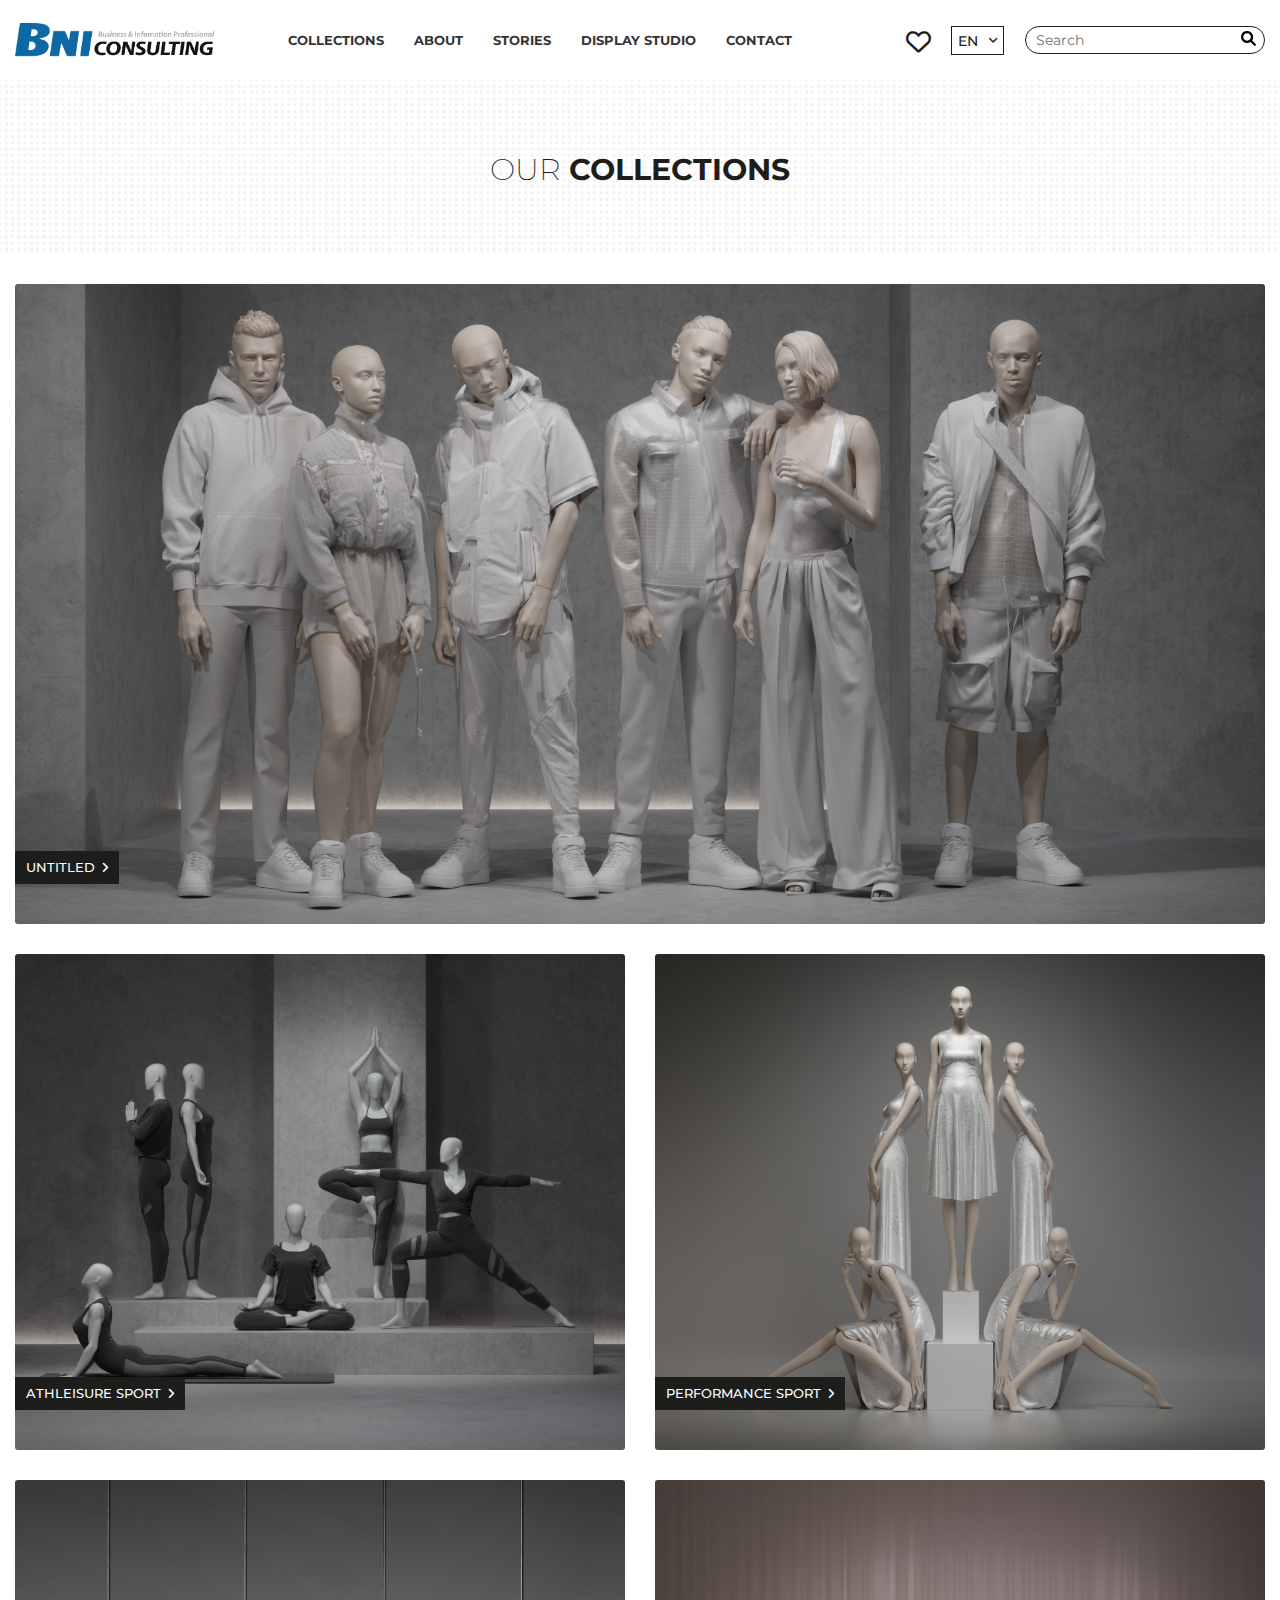
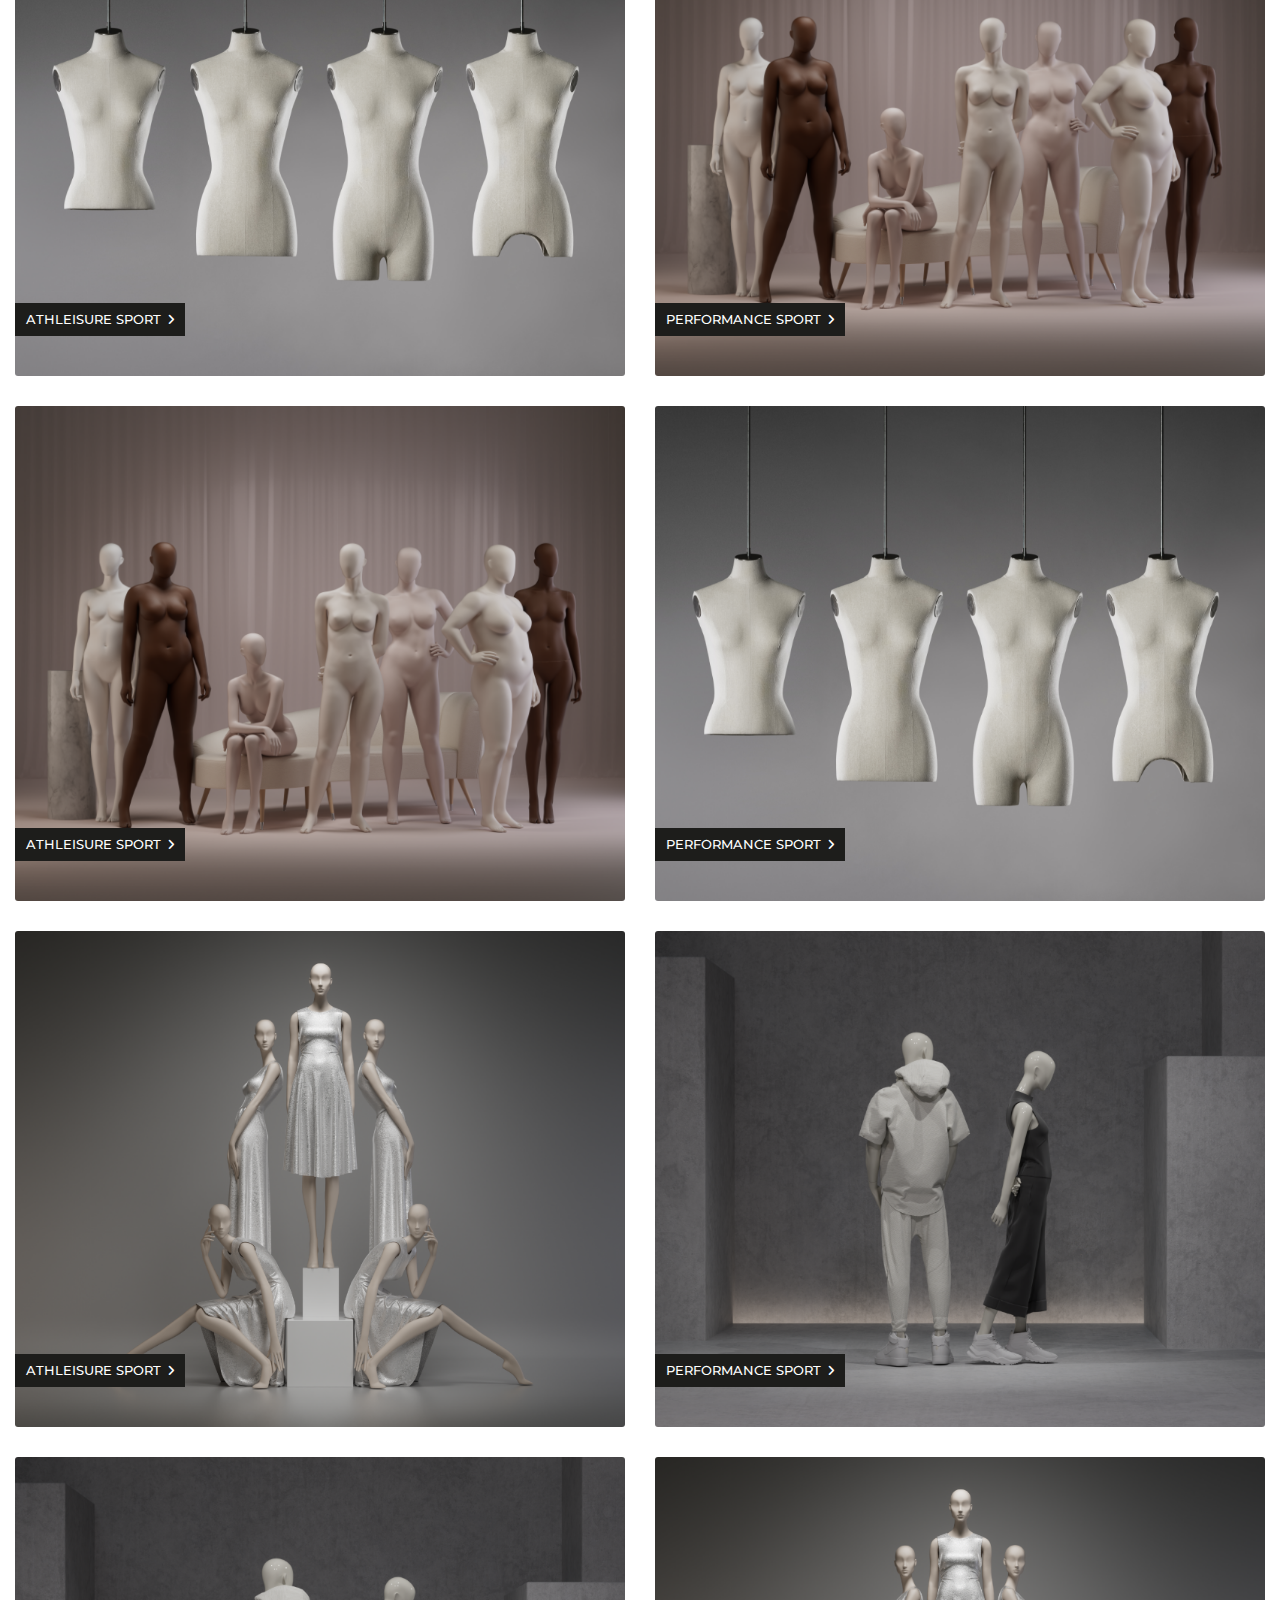
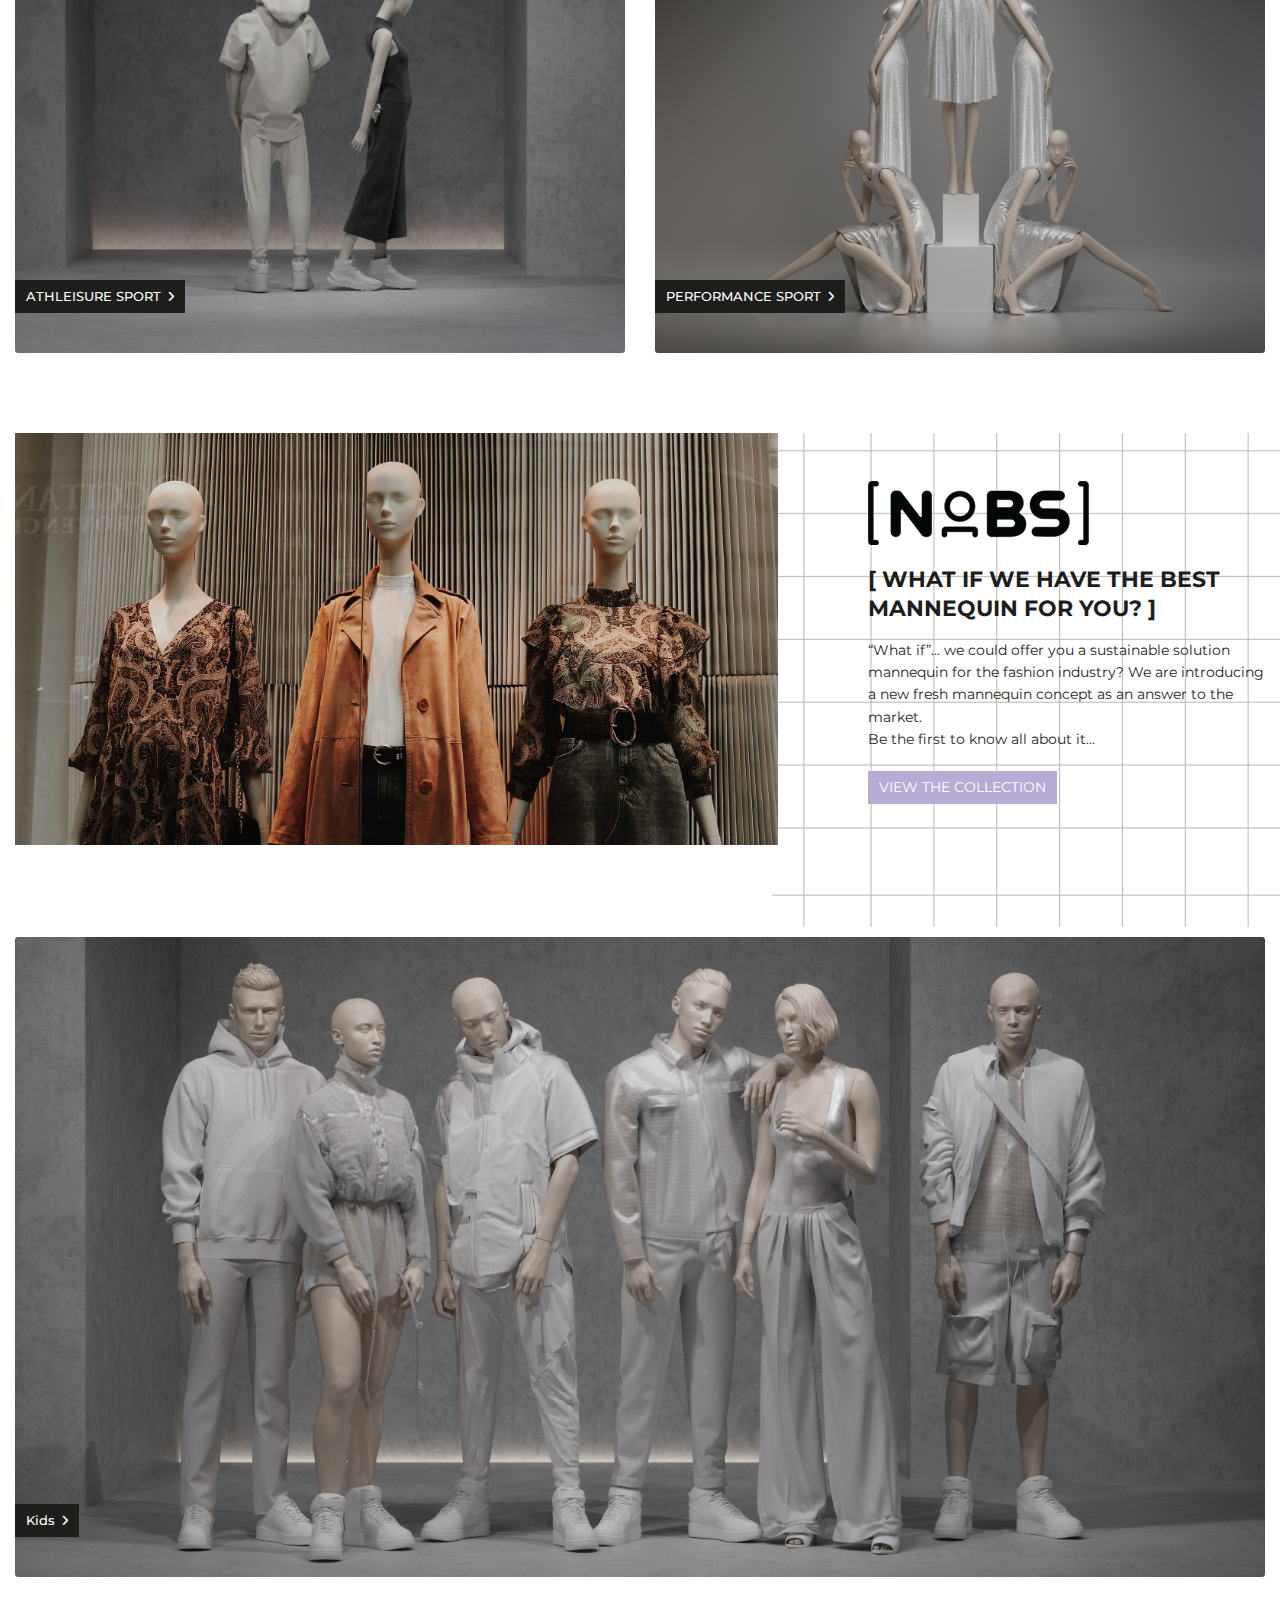
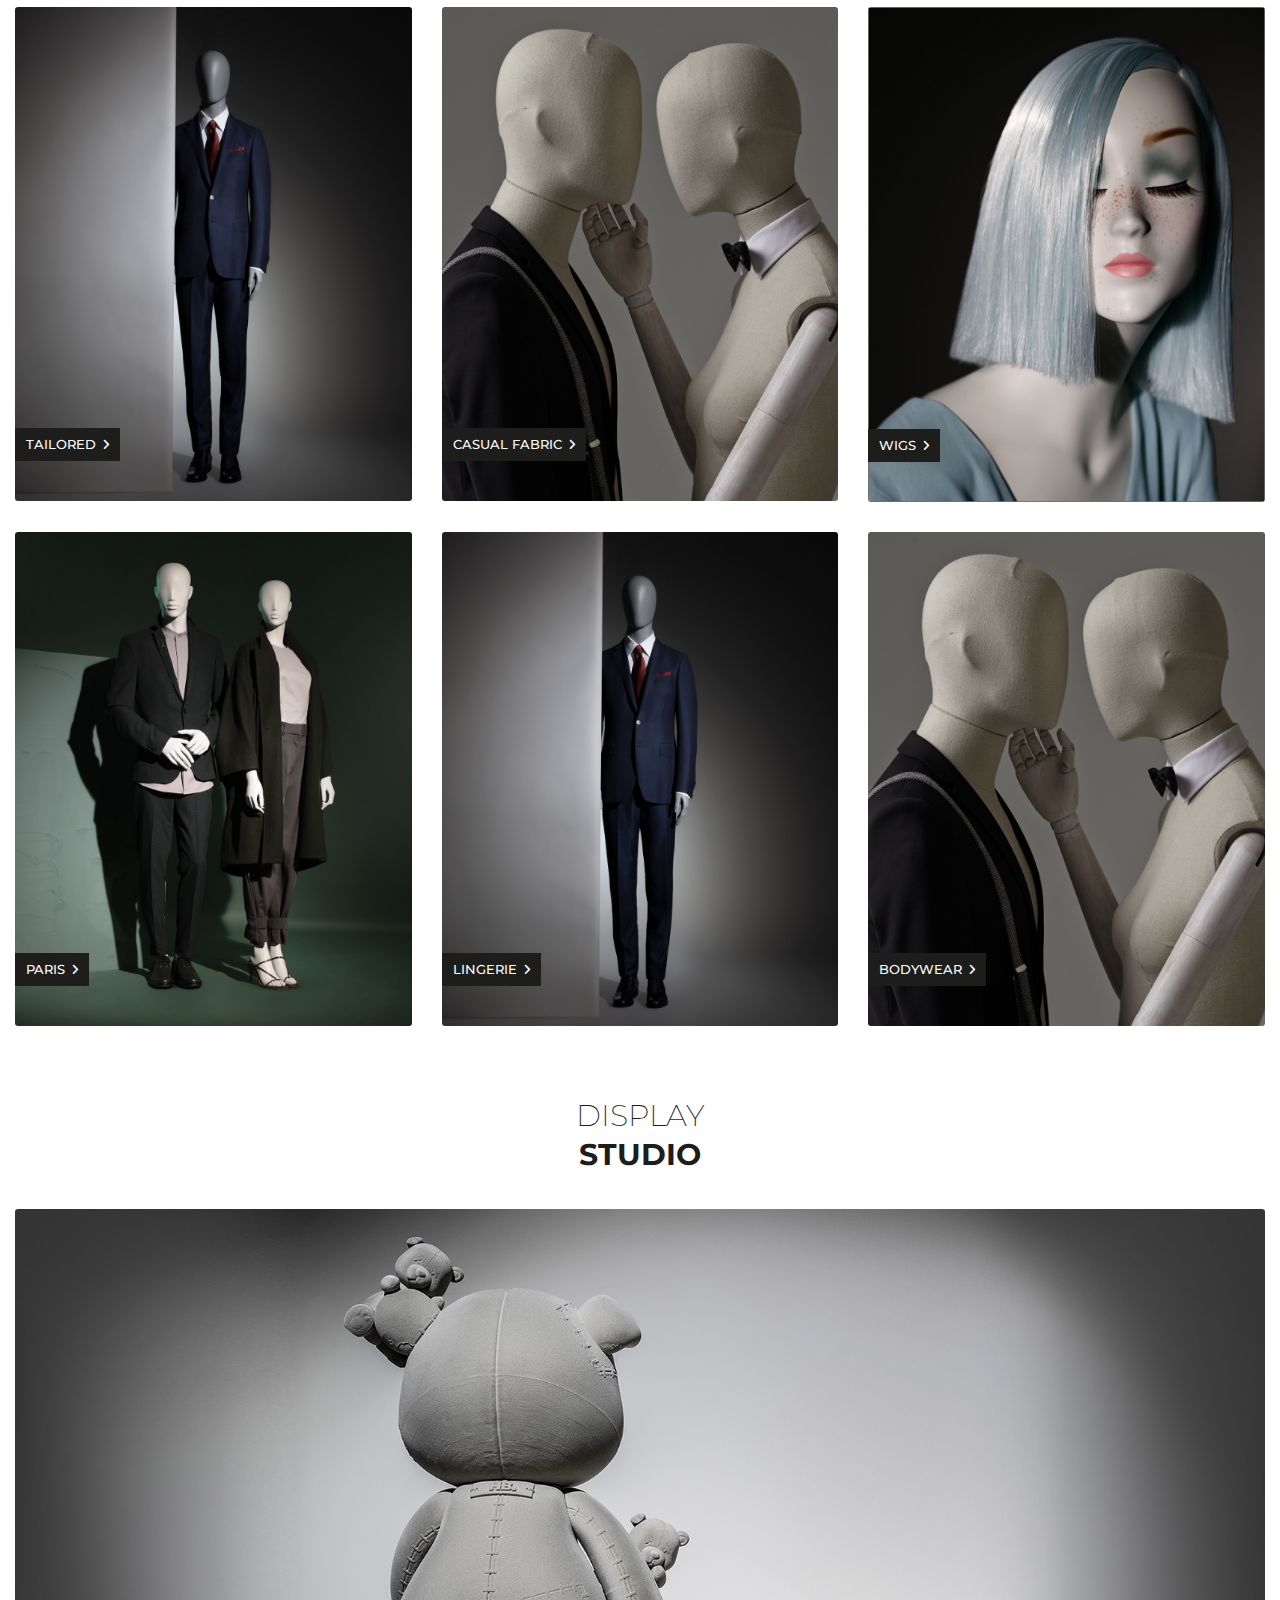
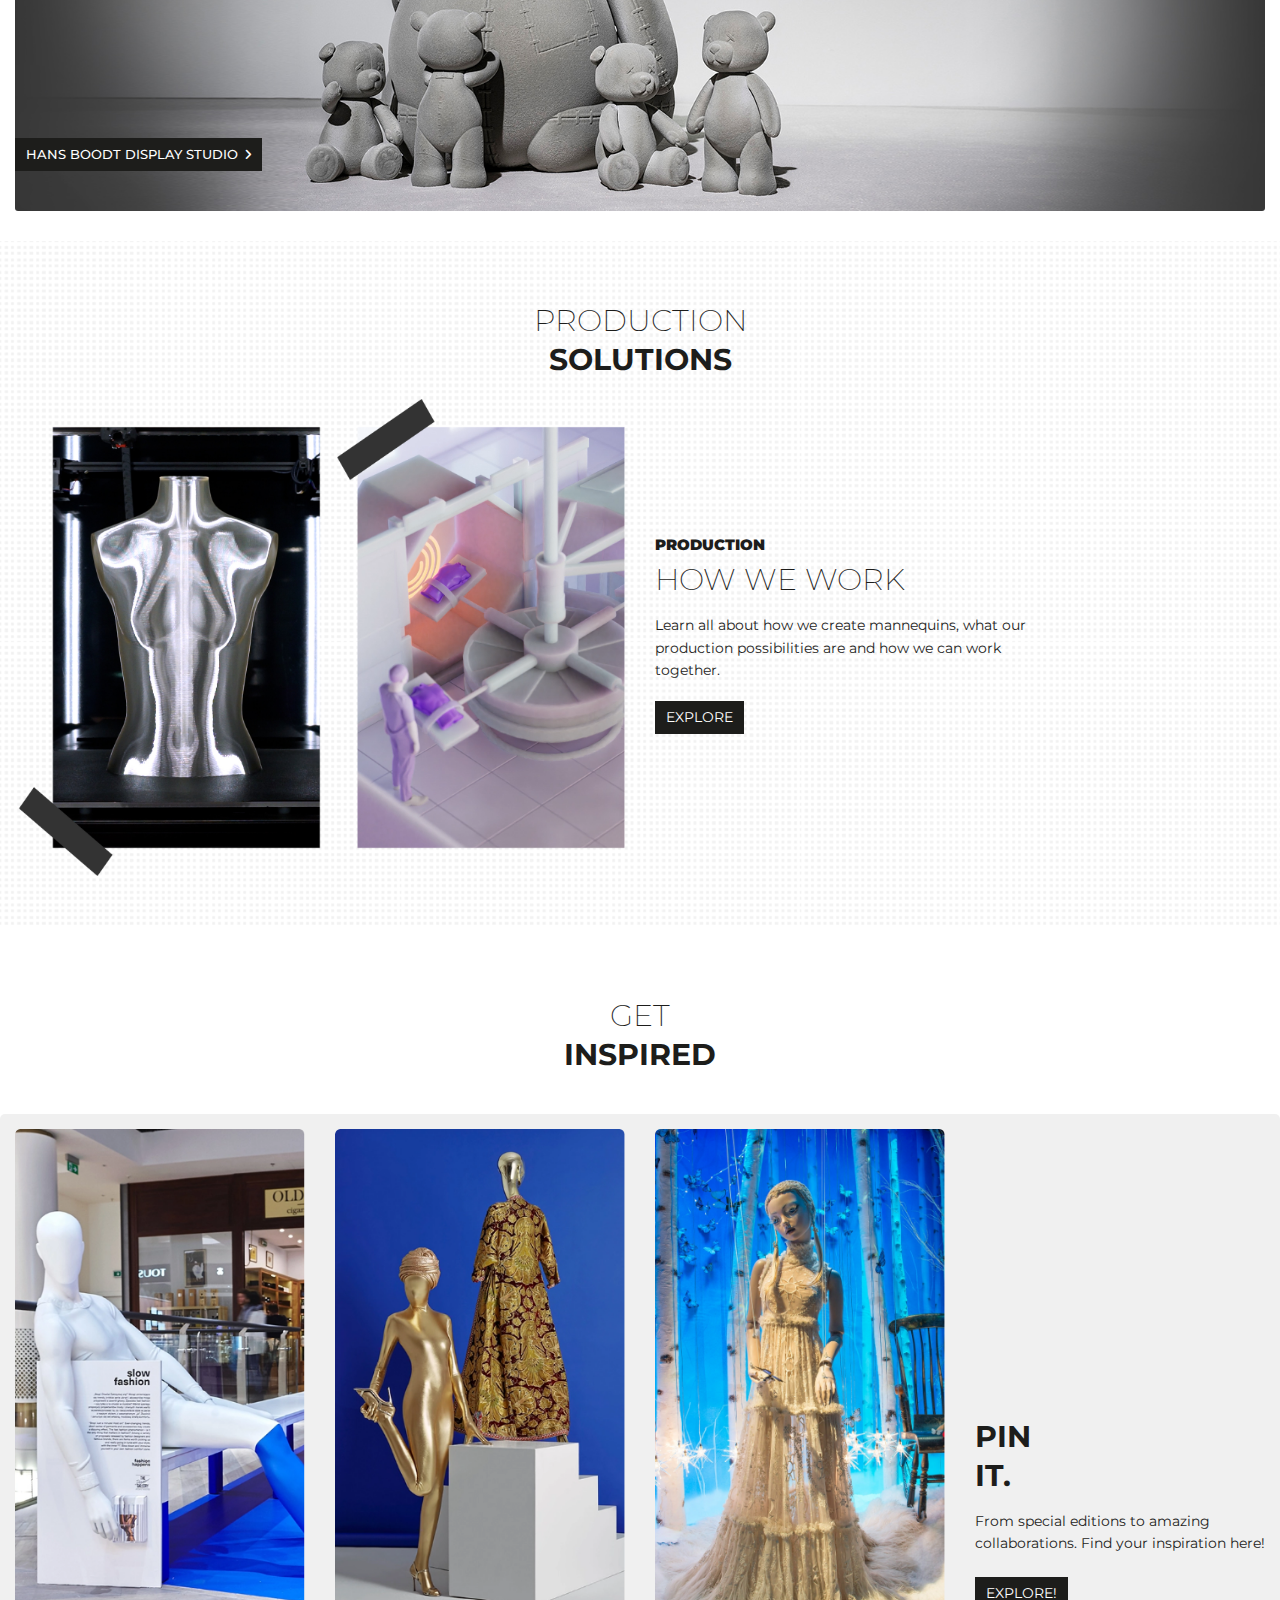
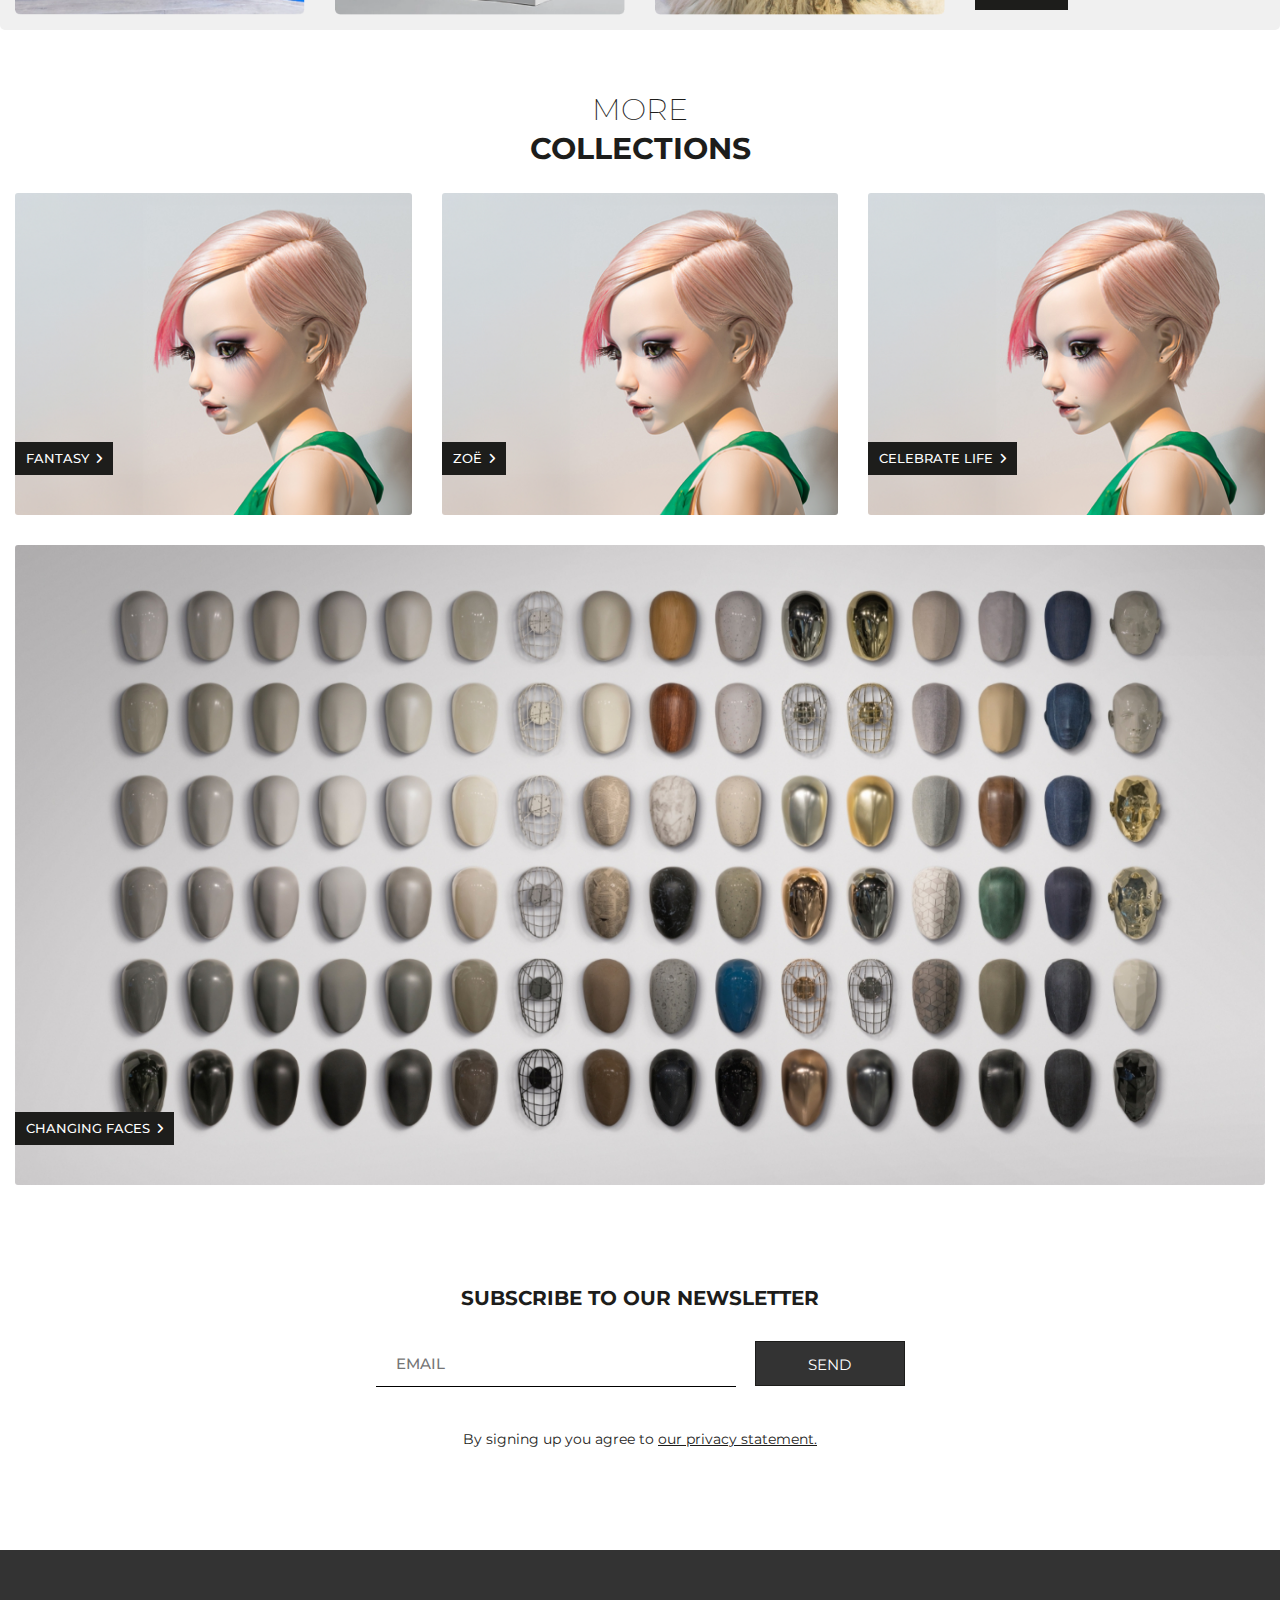
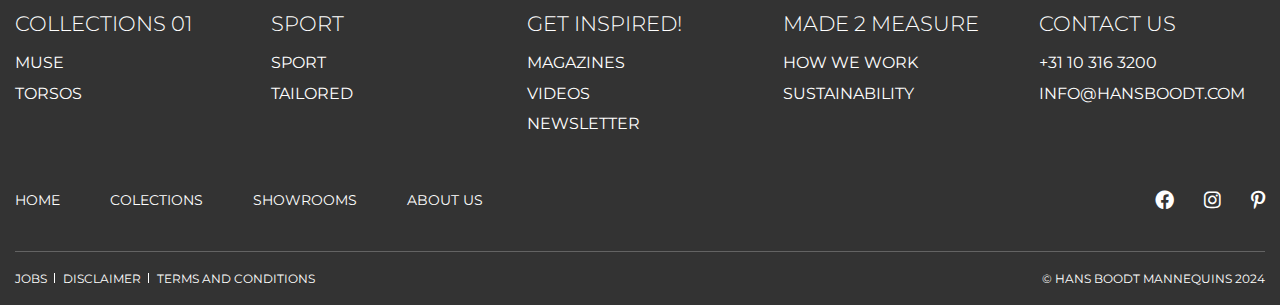
==== commit 417699d6: "Add Collection Main page" ====
--- a/collection.html
+++ b/collection.html
@@ -3,7 +3,7 @@
 <head>
 	<meta charset="UTF-8">
 	<meta name="viewport" content="width=device-width, initial-scale=1.0">
-	<title>Collection</title>
+	<title>Collection - Main</title>
 	<link rel="stylesheet" type="text/css" href="assets/css/bootstrap.css">
 	<link rel="stylesheet" type="text/css" href="assets/font/fontawesome-free-6.0.0-web/css/all.min.css">
 	<link rel="stylesheet" type="text/css" href="assets/css/font-family.css">
@@ -83,73 +83,269 @@
 	</header>	
 
 	<main class="site-content">
-		<section class="section-slide">
-			<div class="container-fluidd">
-				<div class="row">
-					<div class="col-12">
-						<div class="main-slide">
-							<img src="assets/image/img-section-collection.jpg" style="width: 100%;" alt="img-slide" class="img-desktop">
-							<img src="assets/image/img-section-collection-mobile.jpg" style="width: 100%;" alt="img-slide" class="img-mobile">
-						</div>
-					</div>
-				</div>
-			</div>
-		</section>
-
-		<section class="section-widget" style="margin-top: 50px;">
-			<div class="container-fluidd">
+		<section class="section-widget section-grid-collection section-bgr" style="margin-top: 50px; padding: 70px 0 50px; background-image: url('assets/image/bgr-section-01.png');">
+			<div class="container-fluiddd">
 				<div class="row">
 					<div class="col-12 text-center">
-						<h3 class="heading size-02">
-							KIDS
+						<h3 class="heading">
+							<span>OUR </span>COLLECTIONS
 						</h3>
 					</div>
 				</div>
-				<div class="row" style="margin-top: 10px;">
+			</div>
+		</section>
+
+		<section class="section-widget section-grid-collection section-bgr" style="margin-top: 30px;">
+			<div class="container-fluiddd">
+				<div class="row wrap-grid-fields grid-collection">
+					<div class="col-12">	
+						<div class="wrap-content-collection">
+							<img src="assets/image/img-section-collection-main.jpg" style="width: 100%;">
+							<a href="#" class="btn-main btn-item-grid">
+								UNTITLED
+								<i class="fa-solid fa-angle-right"></i>
+							</a>
+						</div>
+					</div>
+					<div class="col-12 col-sm-6">	
+						<div class="wrap-content-collection">
+							<img src="assets/image/img-gallery-collection-01.webp" style="width: 100%;">
+							<a href="#" class="btn-main btn-item-grid">
+								ATHLEISURE SPORT
+								<i class="fa-solid fa-angle-right"></i>
+							</a>
+						</div>
+					</div>
+					<div class="col-12 col-sm-6">	
+						<div class="wrap-content-collection">
+							<img src="assets/image/img-gallery-collection-04.webp" style="width: 100%;">
+							<a href="#" class="btn-main btn-item-grid">
+								PERFORMANCE SPORT
+								<i class="fa-solid fa-angle-right"></i>
+							</a>
+						</div>
+					</div>
+					<div class="col-12 col-sm-6">	
+						<div class="wrap-content-collection">
+							<img src="assets/image/img-gallery-collection-02.webp" style="width: 100%;">
+							<a href="#" class="btn-main btn-item-grid">
+								ATHLEISURE SPORT
+								<i class="fa-solid fa-angle-right"></i>
+							</a>
+						</div>
+					</div>
+					<div class="col-12 col-sm-6">	
+						<div class="wrap-content-collection">
+							<img src="assets/image/img-gallery-collection-03.webp" style="width: 100%;">
+							<a href="#" class="btn-main btn-item-grid">
+								PERFORMANCE SPORT
+								<i class="fa-solid fa-angle-right"></i>
+							</a>
+						</div>
+					</div>
+					<div class="col-12 col-sm-6">	
+						<div class="wrap-content-collection">
+							<img src="assets/image/img-gallery-collection-03.webp" style="width: 100%;">
+							<a href="#" class="btn-main btn-item-grid">
+								ATHLEISURE SPORT
+								<i class="fa-solid fa-angle-right"></i>
+							</a>
+						</div>
+					</div>
+					<div class="col-12 col-sm-6">	
+						<div class="wrap-content-collection">
+							<img src="assets/image/img-gallery-collection-02.webp" style="width: 100%;">
+							<a href="#" class="btn-main btn-item-grid">
+								PERFORMANCE SPORT
+								<i class="fa-solid fa-angle-right"></i>
+							</a>
+						</div>
+					</div>
+					<div class="col-12 col-sm-6">	
+						<div class="wrap-content-collection">
+							<img src="assets/image/img-gallery-collection-04.webp" style="width: 100%;">
+							<a href="#" class="btn-main btn-item-grid">
+								ATHLEISURE SPORT
+								<i class="fa-solid fa-angle-right"></i>
+							</a>
+						</div>
+					</div>
+					<div class="col-12 col-sm-6">	
+						<div class="wrap-content-collection">
+							<img src="assets/image/img-gallery-collection-05.webp" style="width: 100%;">
+							<a href="#" class="btn-main btn-item-grid">
+								PERFORMANCE SPORT
+								<i class="fa-solid fa-angle-right"></i>
+							</a>
+						</div>
+					</div>
+					<div class="col-12 col-sm-6">	
+						<div class="wrap-content-collection">
+							<img src="assets/image/img-gallery-collection-05.webp" style="width: 100%;">
+							<a href="#" class="btn-main btn-item-grid">
+								ATHLEISURE SPORT
+								<i class="fa-solid fa-angle-right"></i>
+							</a>
+						</div>
+					</div>
+					<div class="col-12 col-sm-6">	
+						<div class="wrap-content-collection">
+							<img src="assets/image/img-gallery-collection-04.webp" style="width: 100%;">
+							<a href="#" class="btn-main btn-item-grid">
+								PERFORMANCE SPORT
+								<i class="fa-solid fa-angle-right"></i>
+							</a>
+						</div>
+					</div>
+				</div>
+			</div>
+		</section>
+
+		<section class="section-widget section-bgr-03" style="margin-top: 50px; background-image: url('assets/image/bgr-section-02.webp');">
+			<div class="container-fluiddd">
+				<div class="row align-center">
+					<div class="col-12 col-md-8">
+						<div class="column-img">
+							<img src="assets/image/img-column-01.jpg" style="width: 100%;" alt="img-slide">
+						</div>
+					</div>
+					<div class="col-12 col-md-4">
+						<div class="column-content mw-450 content-center">
+							<div class="sub-heading"><img src="assets/image/img-text.webp" style="max-width: 236px;" alt="img-slide"></div>
+							<h3 class="heading" style="font-size: 22px;">
+								[ WHAT IF WE HAVE THE BEST MANNEQUIN FOR YOU? ]
+							</h3>
+							<div class="description">
+								“What if”… we could offer you a sustainable solution mannequin for the fashion industry? We are introducing a new fresh mannequin concept as an answer to the market.
+								<br>
+								Be the first to know all about it…
+							</div>
+							<div class="button-cms" style="margin-top: 20px;">
+								<a href="#" class="btn-main" style="background-color: #b8acd6 !important; border-color: #b8acd6;">VIEW THE COLLECTION</a>
+							</div>
+						</div>
+					</div>
+				</div>
+			</div>
+		</section>
+
+		<section class="section-widget section-grid-collection section-bgr" style="margin-top: 10px;">
+			<div class="container-fluiddd">
+				<div class="row wrap-grid-fields grid-collection">
+					<div class="col-12">	
+						<div class="wrap-content-collection">
+							<img src="assets/image/img-section-collection-main.jpg" style="width: 100%;">
+							<a href="#" class="btn-main btn-item-grid">
+								Kids
+								<i class="fa-solid fa-angle-right"></i>
+							</a>
+						</div>
+					</div>
+					<div class="col-12 col-sm-6 col-lg-4">	
+						<div class="wrap-content-collection">
+							<img src="assets/image/img-column-grid-01.webp" style="width: 100%;">
+							<a href="#" class="btn-main btn-item-grid">
+								TAILORED
+								<i class="fa-solid fa-angle-right"></i>
+							</a>
+						</div>
+					</div>
+					<div class="col-12 col-sm-6 col-lg-4">	
+						<div class="wrap-content-collection">
+							<img src="assets/image/img-column-grid-02.webp" style="width: 100%;">
+							<a href="#" class="btn-main btn-item-grid">
+								CASUAL FABRIC 
+								<i class="fa-solid fa-angle-right"></i>
+							</a>
+						</div>
+					</div>
+					<div class="col-12 col-sm-6 col-lg-4">	
+						<div class="wrap-content-collection">
+							<img src="assets/image/img-column-grid-03.webp" style="width: 100%;">
+							<a href="#" class="btn-main btn-item-grid">
+								WIGS
+								<i class="fa-solid fa-angle-right"></i>
+							</a>
+						</div>
+					</div>
+					<div class="col-12 col-sm-6 col-lg-4">	
+						<div class="wrap-content-collection">
+							<img src="assets/image/img-column-grid-04.webp" style="width: 100%;">
+							<a href="#" class="btn-main btn-item-grid">
+								PARIS
+								<i class="fa-solid fa-angle-right"></i>
+							</a>
+						</div>
+					</div>
+					<div class="col-12 col-sm-6 col-lg-4">	
+						<div class="wrap-content-collection">
+							<img src="assets/image/img-column-grid-01.webp" style="width: 100%;">
+							<a href="#" class="btn-main btn-item-grid">
+								LINGERIE 
+								<i class="fa-solid fa-angle-right"></i>
+							</a>
+						</div>
+					</div>
+					<div class="col-12 col-sm-6 col-lg-4">	
+						<div class="wrap-content-collection">
+							<img src="assets/image/img-column-grid-02.webp" style="width: 100%;">
+							<a href="#" class="btn-main btn-item-grid">
+								BODYWEAR
+								<i class="fa-solid fa-angle-right"></i>
+							</a>
+						</div>
+					</div>
+				</div>
+			</div>
+		</section>
+
+		<section class="section-widget" style="margin-top: 40px;">
+			<div class="container-fluidd">
+				<div class="row">
 					<div class="col-12 text-center">
-						<div class="buton-scroll-section">
-							<a class="btn-scroll" href="#abstract">
-								<img src="assets/image/img-btn-scroll-01.webp" style="max-width: 88px;">
-								<span class="title-btn-scroll btn-hover-line">ABSTRACT</span> 
-							</a>
-							<a class="btn-scroll" href="#fabric">
-								<img src="assets/image/img-btn-scroll-02.webp" style="max-width: 88px;">
-								<span class="title-btn-scroll btn-hover-line">FABRIC</span> 
-							</a>
-						</div>
-					</div>
-				</div>
-			</div>
-		</section>
-
-		<section class="section-widget" style="margin-top: 60px;">
-			<div class="container-fluidd">
+						<h3 class="heading">
+							<span>DISPLAY </span> <br> STUDIO
+						</h3>
+					</div>
+					<div class="col-12 mt-20">	
+						<div class="wrap-content-collection">
+							<img src="assets/image/img-section-collection-main-02.jpg" style="width: 100%;">
+							<a href="#" class="btn-main btn-item-grid">
+								HANS BOODT DISPLAY STUDIO
+								<i class="fa-solid fa-angle-right"></i>
+							</a>
+						</div>
+					</div>
+				</div>
+			</div>
+		</section>
+
+		<section class="section-widget" style="padding: 60px 0 50px; background-image: url('assets/image/bgr-section-01.png');">
+			<div class="container-fluidd">
+				<div class="row">
+					<div class="col-12 text-center">
+						<h3 class="heading" style="margin-bottom: 20px;">
+							<span>PRODUCTION</span><br> SOLUTIONS
+						</h3>
+					</div>
+				</div>
 				<div class="row align-center">
 					<div class="col-12 col-md-6">
-						<div class="column-img pr-20">
-							<img src="assets/image/img-collection-cl-01.jpg" style="width: 100%;" alt="img-slide">
+						<div class="column-img-style">
+							<img src="assets/image/img-column-style-01.webp" style="width: 100%;" alt="img-slide">
 						</div>
 					</div>
 					<div class="col-12 col-md-6">
-						<div class="column-content content-center">
+						<div class="column-content mw-400 content-center">
+							<div class="sub-heading">PRODUCTION</div>
 							<h3 class="heading">
-								<span>KIDS COLLECTION </span> <br> BEAR WITH US...
+								<span>HOW WE WORK </span>
 							</h3>
 							<div class="description">
-								In a world where you are small, it’s better to jump in together… Side by side, ready to go big! The kids collection consists of boys and girls, from 4 to 12 years old.
-							</div>
-							<div class="description mt-10" style="margin-top: 20px; text-transform: uppercase;">
-								BEAR WITH US…
-							</div>
-							<div class="description">
-								A wealth of cuteness with the highest level of cuddly… <br>
-								Hans Bear fits perfectly into any Kids retail environment, but in all honesty…don’t you want this iconic character to stick with you?
-							</div>
-							<div class="description">
-								We can create props in any color, size and finish.
+								Learn all about how we create mannequins, what our production possibilities are and how we can work together.
 							</div>
 							<div class="button-cms" style="margin-top: 20px;">
-								<a href="#" class="btn-main">CONTACT</a>
+								<a href="#" class="btn-main">EXPLORE</a>
 							</div>
 						</div>
 					</div>
@@ -157,865 +353,95 @@
 			</div>
 		</section>
 
-		<section class="section-slide" style="margin-top: 60px;">
-			<div class="container-fluidd">
-				<div class="row">
-					<div class="col-12">
-						<div class="main-slide">
-							<img src="assets/image/img-section-collection-01.jpg" style="width: 100%;" alt="img-section-01">
-						</div>
-					</div>
-				</div>
-			</div>
-		</section>
-
-		<section class="section-widget section-bgr" style="margin-top: 50px;">
-			<div class="container-fluidd">
-				<div class="row" style="margin-top: 10px;">
-					<div class="col-12 text-center">
-						<div class="buton-scroll-section">
-							<a class="btn-scroll" href="#abstract">
-								<img src="assets/image/img-btn-scroll-01.webp" style="max-width: 88px;">
-								<span class="title-btn-scroll btn-hover-line">ABSTRACT</span> 
-							</a>
-						</div>
-					</div>
-				</div>
-				<div class="row mt-10">
-					<div class="col-12 text-center">
-						<h3 class="heading size-02">
-							KIDS ABSTRACT
-						</h3>
-					</div>
-				</div>
-			</div>
-		</section>
-
-		<section class="section-widget section-bgr" style="margin-top: 20px; padding-bottom: 40px; background-image: url('assets/image/bgr-section-01.png');">
-			<div class="container-fluidd">
-				<div class="row">
-					<div class="col-12">
-						<div class="main-slide">
-							<img src="assets/image/img-section-collection-02.webp" style="width: 100%;" alt="img-section-01">
-						</div>
-					</div>
-				</div>
-			</div>
-		</section>
-
-		<section class="section-widget" style="margin-top: 70px;">
+		<section class="section-widget space-section-02 section-bgr-cr">
 			<div class="container-fluidd">
 				<div class="row">
 					<div class="col-12 text-center">
 						<h3 class="heading" style="margin-bottom: 40px;">
-							<span>UNISEX</span>
+							<span>GET</span><br> INSPIRED
 						</h3>
 					</div>
 				</div>
-				<div class="row wrap-grid-fields grid-product text-center">
+				<div class="row wrap-cr-fields">
 					<div class="col-12 col-sm-6 col-lg-3 item">	
-						<div href="#" class="wrap-item-product">
-							<div class="item-img">
-								<img src="assets/image/img-grid-collection-01.webp" style="width: 100%;">
+						<div class="wrap-img hover-zoom">
+							<img src="assets/image/img-cr-01.webp" style="width: 100%;">
+						</div>
+					</div>
+					<div class="col-12 col-sm-6 col-lg-3 item">	
+						<div class="wrap-img hover-zoom">
+							<img src="assets/image/img-cr-02.webp" style="width: 100%;">
+						</div>
+					</div>
+					<div class="col-12 col-sm-6 col-lg-3 item">	
+						<div class="wrap-img hover-zoom">
+							<img src="assets/image/img-cr-03.webp" style="width: 100%;">
+						</div>
+					</div>
+					<div class="col-12 col-sm-6 col-lg-3 item">	
+						<div class="wrap-item-cr">
+							<h3 class="heading">
+								PIN <br>IT.
+							</h3>
+							<div class="description">From special editions to amazing collaborations. Find your inspiration here!</div>
+							<div class="button-cms" style="margin-top: 22px;">
+								<a href="#" class="btn-main">EXPLORE!</a>
 							</div>
-							<div class="item-content">
-								<a href="#" class="item-show-detail">
-									<i class="fa-solid fa-eye"></i>
-									Show details
-								</a>
-								<a href="#" class="btn-main btn-white btn-add-wishlist">
-									<i class="fa-regular fa-heart"></i>
-									Add to wishlist
-								</a>
-							</div>
-						</div>
-						<h5 class="heading-product">
-							BABY-SITTING
-						</h5>
-					</div>
-					<div class="col-12 col-sm-6 col-lg-3 item">	
-						<div href="#" class="wrap-item-product">
-							<div class="item-img">
-								<img src="assets/image/img-grid-collection-01.webp" style="width: 100%;">
-							</div>
-							<div class="item-content">
-								<a href="#" class="item-show-detail">
-									<i class="fa-solid fa-eye"></i>
-									Show details
-								</a>
-								<a href="#" class="btn-main btn-white btn-add-wishlist">
-									<i class="fa-regular fa-heart"></i>
-									Add to wishlist
-								</a>
-							</div>
-						</div>
-						<h5 class="heading-product">
-							BABY-SITTING
-						</h5>
-					</div>
-					<div class="col-12 col-sm-6 col-lg-3 item">	
-						<div href="#" class="wrap-item-product">
-							<div class="item-img">
-								<img src="assets/image/img-grid-collection-01.webp" style="width: 100%;">
-							</div>
-							<div class="item-content">
-								<a href="#" class="item-show-detail">
-									<i class="fa-solid fa-eye"></i>
-									Show details
-								</a>
-								<a href="#" class="btn-main btn-white btn-add-wishlist">
-									<i class="fa-regular fa-heart"></i>
-									Add to wishlist
-								</a>
-							</div>
-						</div>
-						<h5 class="heading-product">
-							BABY-STANDING
-						</h5>
-					</div>
-					<div class="col-12 col-sm-6 col-lg-3 item">	
-						<div href="#" class="wrap-item-product">
-							<div class="item-img">
-								<img src="assets/image/img-grid-collection-01.webp" style="width: 100%;">
-							</div>
-							<div class="item-content">
-								<a href="#" class="item-show-detail">
-									<i class="fa-solid fa-eye"></i>
-									Show details
-								</a>
-								<a href="#" class="btn-main btn-white btn-add-wishlist">
-									<i class="fa-regular fa-heart"></i>
-									Add to wishlist
-								</a>
-							</div>
-						</div>
-						<h5 class="heading-product">
-							K9804
-						</h5>
-					</div>
-					<div class="col-12 col-sm-6 col-lg-3 item">	
-						<div href="#" class="wrap-item-product">
-							<div class="item-img">
-								<img src="assets/image/img-grid-collection-01.webp" style="width: 100%;">
-							</div>
-							<div class="item-content">
-								<a href="#" class="item-show-detail">
-									<i class="fa-solid fa-eye"></i>
-									Show details
-								</a>
-								<a href="#" class="btn-main btn-white btn-add-wishlist">
-									<i class="fa-regular fa-heart"></i>
-									Add to wishlist
-								</a>
-							</div>
-						</div>
-						<h5 class="heading-product">
-							K9806
-						</h5>
-					</div>
-					<div class="col-12 col-sm-6 col-lg-3 item">	
-						<div href="#" class="wrap-item-product">
-							<div class="item-img">
-								<img src="assets/image/img-grid-collection-01.webp" style="width: 100%;">
-							</div>
-							<div class="item-content">
-								<a href="#" class="item-show-detail">
-									<i class="fa-solid fa-eye"></i>
-									Show details
-								</a>
-								<a href="#" class="btn-main btn-white btn-add-wishlist">
-									<i class="fa-regular fa-heart"></i>
-									Add to wishlist
-								</a>
-							</div>
-						</div>
-						<h5 class="heading-product">
-							BABY-SITTING
-						</h5>
-					</div>
-					<div class="col-12 col-sm-6 col-lg-3 item">	
-						<div href="#" class="wrap-item-product">
-							<div class="item-img">
-								<img src="assets/image/img-grid-collection-01.webp" style="width: 100%;">
-							</div>
-							<div class="item-content">
-								<a href="#" class="item-show-detail">
-									<i class="fa-solid fa-eye"></i>
-									Show details
-								</a>
-								<a href="#" class="btn-main btn-white btn-add-wishlist">
-									<i class="fa-regular fa-heart"></i>
-									Add to wishlist
-								</a>
-							</div>
-						</div>
-						<h5 class="heading-product">
-							KBG5204AH
-						</h5>
-					</div>
-					<div class="col-12 col-sm-6 col-lg-3 item">	
-						<div href="#" class="wrap-item-product">
-							<div class="item-img">
-								<img src="assets/image/img-grid-collection-01.webp" style="width: 100%;">
-							</div>
-							<div class="item-content">
-								<a href="#" class="item-show-detail">
-									<i class="fa-solid fa-eye"></i>
-									Show details
-								</a>
-								<a href="#" class="btn-main btn-white btn-add-wishlist">
-									<i class="fa-regular fa-heart"></i>
-									Add to wishlist
-								</a>
-							</div>
-						</div>
-						<h5 class="heading-product">
-							KB43204AH
-						</h5>
-					</div>
-					<div class="col-12 col-sm-6 col-lg-3 item">	
-						<div href="#" class="wrap-item-product">
-							<div class="item-img">
-								<img src="assets/image/img-grid-collection-01.webp" style="width: 100%;">
-							</div>
-							<div class="item-content">
-								<a href="#" class="item-show-detail">
-									<i class="fa-solid fa-eye"></i>
-									Show details
-								</a>
-								<a href="#" class="btn-main btn-white btn-add-wishlist">
-									<i class="fa-regular fa-heart"></i>
-									Add to wishlist
-								</a>
-							</div>
-						</div>
-						<h5 class="heading-product">
-							F4G5204AH
-						</h5>
-					</div>
-				</div>
-			</div>
-		</section>
-
-		<section class="section-widget" style="margin-top: 50px;">
+						</div>
+					</div>
+				</div>
+			</div>
+		</section>
+
+		<section class="section-widget" style="margin-top: 60px;">
 			<div class="container-fluidd">
 				<div class="row">
 					<div class="col-12 text-center">
-						<h3 class="heading" style="margin-bottom: 40px;">
-							<span>GIRLS</span>
+						<h3 class="heading">
+							<span>MORE </span> <br> COLLECTIONS
 						</h3>
 					</div>
-				</div>
-				<div class="row wrap-grid-fields grid-product text-center">
-					<div class="col-12 col-sm-6 col-lg-3 item">	
-						<div href="#" class="wrap-item-product">
-							<div class="item-img">
-								<img src="assets/image/img-grid-collection-01.webp" style="width: 100%;">
-							</div>
-							<div class="item-content">
-								<a href="#" class="item-show-detail">
-									<i class="fa-solid fa-eye"></i>
-									Show details
-								</a>
-								<a href="#" class="btn-main btn-white btn-add-wishlist">
-									<i class="fa-regular fa-heart"></i>
-									Add to wishlist
-								</a>
-							</div>
-						</div>
-						<h5 class="heading-product">
-							KG-5206/AH
-						</h5>
-					</div>
-					<div class="col-12 col-sm-6 col-lg-3 item">	
-						<div href="#" class="wrap-item-product">
-							<div class="item-img">
-								<img src="assets/image/img-grid-collection-01.webp" style="width: 100%;">
-							</div>
-							<div class="item-content">
-								<a href="#" class="item-show-detail">
-									<i class="fa-solid fa-eye"></i>
-									Show details
-								</a>
-								<a href="#" class="btn-main btn-white btn-add-wishlist">
-									<i class="fa-regular fa-heart"></i>
-									Add to wishlist
-								</a>
-							</div>
-						</div>
-						<h5 class="heading-product">
-							KG-5208/AH
-						</h5>
-					</div>
-					<div class="col-12 col-sm-6 col-lg-3 item">	
-						<div href="#" class="wrap-item-product">
-							<div class="item-img">
-								<img src="assets/image/img-grid-collection-01.webp" style="width: 100%;">
-							</div>
-							<div class="item-content">
-								<a href="#" class="item-show-detail">
-									<i class="fa-solid fa-eye"></i>
-									Show details
-								</a>
-								<a href="#" class="btn-main btn-white btn-add-wishlist">
-									<i class="fa-regular fa-heart"></i>
-									Add to wishlist
-								</a>
-							</div>
-						</div>
-						<h5 class="heading-product">
-							KG-5310/AH
-						</h5>
-					</div>
-					<div class="col-12 col-sm-6 col-lg-3 item">	
-						<div href="#" class="wrap-item-product">
-							<div class="item-img">
-								<img src="assets/image/img-grid-collection-01.webp" style="width: 100%;">
-							</div>
-							<div class="item-content">
-								<a href="#" class="item-show-detail">
-									<i class="fa-solid fa-eye"></i>
-									Show details
-								</a>
-								<a href="#" class="btn-main btn-white btn-add-wishlist">
-									<i class="fa-regular fa-heart"></i>
-									Add to wishlist
-								</a>
-							</div>
-						</div>
-						<h5 class="heading-product">
-							K9804
-						</h5>
-					</div>
-					<div class="col-12 col-sm-6 col-lg-3 item">	
-						<div href="#" class="wrap-item-product">
-							<div class="item-img">
-								<img src="assets/image/img-grid-collection-01.webp" style="width: 100%;">
-							</div>
-							<div class="item-content">
-								<a href="#" class="item-show-detail">
-									<i class="fa-solid fa-eye"></i>
-									Show details
-								</a>
-								<a href="#" class="btn-main btn-white btn-add-wishlist">
-									<i class="fa-regular fa-heart"></i>
-									Add to wishlist
-								</a>
-							</div>
-						</div>
-						<h5 class="heading-product">
-							K9806
-						</h5>
-					</div>
-					<div class="col-12 col-sm-6 col-lg-3 item">	
-						<div href="#" class="wrap-item-product">
-							<div class="item-img">
-								<img src="assets/image/img-grid-collection-01.webp" style="width: 100%;">
-							</div>
-							<div class="item-content">
-								<a href="#" class="item-show-detail">
-									<i class="fa-solid fa-eye"></i>
-									Show details
-								</a>
-								<a href="#" class="btn-main btn-white btn-add-wishlist">
-									<i class="fa-regular fa-heart"></i>
-									Add to wishlist
-								</a>
-							</div>
-						</div>
-						<h5 class="heading-product">
-							KG-5308/AH
-						</h5>
-					</div>
-					<div class="col-12 col-sm-6 col-lg-3 item">	
-						<div href="#" class="wrap-item-product">
-							<div class="item-img">
-								<img src="assets/image/img-grid-collection-01.webp" style="width: 100%;">
-							</div>
-							<div class="item-content">
-								<a href="#" class="item-show-detail">
-									<i class="fa-solid fa-eye"></i>
-									Show details
-								</a>
-								<a href="#" class="btn-main btn-white btn-add-wishlist">
-									<i class="fa-regular fa-heart"></i>
-									Add to wishlist
-								</a>
-							</div>
-						</div>
-						<h5 class="heading-product">
-							KBG5204AH
-						</h5>
-					</div>
-					<div class="col-12 col-sm-6 col-lg-3 item">	
-						<div href="#" class="wrap-item-product">
-							<div class="item-img">
-								<img src="assets/image/img-grid-collection-01.webp" style="width: 100%;">
-							</div>
-							<div class="item-content">
-								<a href="#" class="item-show-detail">
-									<i class="fa-solid fa-eye"></i>
-									Show details
-								</a>
-								<a href="#" class="btn-main btn-white btn-add-wishlist">
-									<i class="fa-regular fa-heart"></i>
-									Add to wishlist
-								</a>
-							</div>
-						</div>
-						<h5 class="heading-product">
-							KB43204AH
-						</h5>
-					</div>
-					<div class="col-12 col-sm-6 col-lg-3 item">	
-						<div href="#" class="wrap-item-product">
-							<div class="item-img">
-								<img src="assets/image/img-grid-collection-01.webp" style="width: 100%;">
-							</div>
-							<div class="item-content">
-								<a href="#" class="item-show-detail">
-									<i class="fa-solid fa-eye"></i>
-									Show details
-								</a>
-								<a href="#" class="btn-main btn-white btn-add-wishlist">
-									<i class="fa-regular fa-heart"></i>
-									Add to wishlist
-								</a>
-							</div>
-						</div>
-						<h5 class="heading-product">
-							F4G5204AH
-						</h5>
-					</div>
-				</div>
-			</div>
-		</section>
-		
-		<section class="section-widget" style="margin-top: 50px;">
-			<div class="container-fluidd">
-				<div class="row">
-					<div class="col-12 text-center">
-						<h3 class="heading" style="margin-bottom: 40px;">
-							<span>BOYS</span>
-						</h3>
-					</div>
-				</div>
-				<div class="row wrap-grid-fields grid-product text-center">
-					<div class="col-12 col-sm-6 col-lg-3 item">	
-						<div href="#" class="wrap-item-product">
-							<div class="item-img">
-								<img src="assets/image/img-grid-collection-01.webp" style="width: 100%;">
-							</div>
-							<div class="item-content">
-								<a href="#" class="item-show-detail">
-									<i class="fa-solid fa-eye"></i>
-									Show details
-								</a>
-								<a href="#" class="btn-main btn-white btn-add-wishlist">
-									<i class="fa-regular fa-heart"></i>
-									Add to wishlist
-								</a>
-							</div>
-						</div>
-						<h5 class="heading-product">
-							KG-5206/AH
-						</h5>
-					</div>
-					<div class="col-12 col-sm-6 col-lg-3 item">	
-						<div href="#" class="wrap-item-product">
-							<div class="item-img">
-								<img src="assets/image/img-grid-collection-01.webp" style="width: 100%;">
-							</div>
-							<div class="item-content">
-								<a href="#" class="item-show-detail">
-									<i class="fa-solid fa-eye"></i>
-									Show details
-								</a>
-								<a href="#" class="btn-main btn-white btn-add-wishlist">
-									<i class="fa-regular fa-heart"></i>
-									Add to wishlist
-								</a>
-							</div>
-						</div>
-						<h5 class="heading-product">
-							KG-5208/AH
-						</h5>
-					</div>
-					<div class="col-12 col-sm-6 col-lg-3 item">	
-						<div href="#" class="wrap-item-product">
-							<div class="item-img">
-								<img src="assets/image/img-grid-collection-01.webp" style="width: 100%;">
-							</div>
-							<div class="item-content">
-								<a href="#" class="item-show-detail">
-									<i class="fa-solid fa-eye"></i>
-									Show details
-								</a>
-								<a href="#" class="btn-main btn-white btn-add-wishlist">
-									<i class="fa-regular fa-heart"></i>
-									Add to wishlist
-								</a>
-							</div>
-						</div>
-						<h5 class="heading-product">
-							KG-5310/AH
-						</h5>
-					</div>
-					<div class="col-12 col-sm-6 col-lg-3 item">	
-						<div href="#" class="wrap-item-product">
-							<div class="item-img">
-								<img src="assets/image/img-grid-collection-01.webp" style="width: 100%;">
-							</div>
-							<div class="item-content">
-								<a href="#" class="item-show-detail">
-									<i class="fa-solid fa-eye"></i>
-									Show details
-								</a>
-								<a href="#" class="btn-main btn-white btn-add-wishlist">
-									<i class="fa-regular fa-heart"></i>
-									Add to wishlist
-								</a>
-							</div>
-						</div>
-						<h5 class="heading-product">
-							K9804
-						</h5>
-					</div>
-					<div class="col-12 col-sm-6 col-lg-3 item">	
-						<div href="#" class="wrap-item-product">
-							<div class="item-img">
-								<img src="assets/image/img-grid-collection-01.webp" style="width: 100%;">
-							</div>
-							<div class="item-content">
-								<a href="#" class="item-show-detail">
-									<i class="fa-solid fa-eye"></i>
-									Show details
-								</a>
-								<a href="#" class="btn-main btn-white btn-add-wishlist">
-									<i class="fa-regular fa-heart"></i>
-									Add to wishlist
-								</a>
-							</div>
-						</div>
-						<h5 class="heading-product">
-							K9806
-						</h5>
-					</div>
-					<div class="col-12 col-sm-6 col-lg-3 item">	
-						<div href="#" class="wrap-item-product">
-							<div class="item-img">
-								<img src="assets/image/img-grid-collection-01.webp" style="width: 100%;">
-							</div>
-							<div class="item-content">
-								<a href="#" class="item-show-detail">
-									<i class="fa-solid fa-eye"></i>
-									Show details
-								</a>
-								<a href="#" class="btn-main btn-white btn-add-wishlist">
-									<i class="fa-regular fa-heart"></i>
-									Add to wishlist
-								</a>
-							</div>
-						</div>
-						<h5 class="heading-product">
-							KG-5308/AH
-						</h5>
-					</div>
-					<div class="col-12 col-sm-6 col-lg-3 item">	
-						<div href="#" class="wrap-item-product">
-							<div class="item-img">
-								<img src="assets/image/img-grid-collection-01.webp" style="width: 100%;">
-							</div>
-							<div class="item-content">
-								<a href="#" class="item-show-detail">
-									<i class="fa-solid fa-eye"></i>
-									Show details
-								</a>
-								<a href="#" class="btn-main btn-white btn-add-wishlist">
-									<i class="fa-regular fa-heart"></i>
-									Add to wishlist
-								</a>
-							</div>
-						</div>
-						<h5 class="heading-product">
-							KBG5204AH
-						</h5>
-					</div>
-					<div class="col-12 col-sm-6 col-lg-3 item">	
-						<div href="#" class="wrap-item-product">
-							<div class="item-img">
-								<img src="assets/image/img-grid-collection-01.webp" style="width: 100%;">
-							</div>
-							<div class="item-content">
-								<a href="#" class="item-show-detail">
-									<i class="fa-solid fa-eye"></i>
-									Show details
-								</a>
-								<a href="#" class="btn-main btn-white btn-add-wishlist">
-									<i class="fa-regular fa-heart"></i>
-									Add to wishlist
-								</a>
-							</div>
-						</div>
-						<h5 class="heading-product">
-							KB43204AH
-						</h5>
-					</div>
-					<div class="col-12 col-sm-6 col-lg-3 item">	
-						<div href="#" class="wrap-item-product">
-							<div class="item-img">
-								<img src="assets/image/img-grid-collection-01.webp" style="width: 100%;">
-							</div>
-							<div class="item-content">
-								<a href="#" class="item-show-detail">
-									<i class="fa-solid fa-eye"></i>
-									Show details
-								</a>
-								<a href="#" class="btn-main btn-white btn-add-wishlist">
-									<i class="fa-regular fa-heart"></i>
-									Add to wishlist
-								</a>
-							</div>
-						</div>
-						<h5 class="heading-product">
-							F4G5204AH
-						</h5>
-					</div>
-				</div>
-			</div>
-		</section>
-
-		<section class="section-widget" style="margin-top: 50px;">
-			<div class="container-fluidd">
-				<div class="row">
-					<div class="col-12 text-center">
-						<h3 class="heading" style="margin-bottom: 40px;">
-							<span>SPORT</span>
-						</h3>
-					</div>
-				</div>
-				<div class="row wrap-grid-fields grid-product text-center">
-					<div class="col-12 col-sm-6 col-lg-3 item">	
-						<div href="#" class="wrap-item-product">
-							<div class="item-img">
-								<img src="assets/image/img-grid-collection-01.webp" style="width: 100%;">
-							</div>
-							<div class="item-content">
-								<a href="#" class="item-show-detail">
-									<i class="fa-solid fa-eye"></i>
-									Show details
-								</a>
-								<a href="#" class="btn-main btn-white btn-add-wishlist">
-									<i class="fa-regular fa-heart"></i>
-									Add to wishlist
-								</a>
-							</div>
-						</div>
-						<h5 class="heading-product">
-							KG-5206/AH
-						</h5>
-					</div>
-					<div class="col-12 col-sm-6 col-lg-3 item">	
-						<div href="#" class="wrap-item-product">
-							<div class="item-img">
-								<img src="assets/image/img-grid-collection-01.webp" style="width: 100%;">
-							</div>
-							<div class="item-content">
-								<a href="#" class="item-show-detail">
-									<i class="fa-solid fa-eye"></i>
-									Show details
-								</a>
-								<a href="#" class="btn-main btn-white btn-add-wishlist">
-									<i class="fa-regular fa-heart"></i>
-									Add to wishlist
-								</a>
-							</div>
-						</div>
-						<h5 class="heading-product">
-							KG-5208/AH
-						</h5>
-					</div>
-				</div>
-			</div>
-		</section>
-
-		<section class="section-widget" style="margin-top: 50px;">
-			<div class="container-fluidd">
-				<div class="row">
-					<div class="col-12 text-center">
-						<h3 class="heading" style="margin-bottom: 40px;">
-							<span>TORSOS</span>
-						</h3>
-					</div>
-				</div>
-				<div class="row wrap-grid-fields grid-product text-center">
-					<div class="col-12 col-sm-6 col-lg-3 item">	
-						<div href="#" class="wrap-item-product">
-							<div class="item-img">
-								<img src="assets/image/img-grid-collection-01.webp" style="width: 100%;">
-							</div>
-							<div class="item-content">
-								<a href="#" class="item-show-detail">
-									<i class="fa-solid fa-eye"></i>
-									Show details
-								</a>
-								<a href="#" class="btn-main btn-white btn-add-wishlist">
-									<i class="fa-regular fa-heart"></i>
-									Add to wishlist
-								</a>
-							</div>
-						</div>
-						<h5 class="heading-product">
-							KG-5206/AH
-						</h5>
-					</div>
-					<div class="col-12 col-sm-6 col-lg-3 item">	
-						<div href="#" class="wrap-item-product">
-							<div class="item-img">
-								<img src="assets/image/img-grid-collection-01.webp" style="width: 100%;">
-							</div>
-							<div class="item-content">
-								<a href="#" class="item-show-detail">
-									<i class="fa-solid fa-eye"></i>
-									Show details
-								</a>
-								<a href="#" class="btn-main btn-white btn-add-wishlist">
-									<i class="fa-regular fa-heart"></i>
-									Add to wishlist
-								</a>
-							</div>
-						</div>
-						<h5 class="heading-product">
-							KG-5208/AH
-						</h5>
-					</div>
-					<div class="col-12 col-sm-6 col-lg-3 item">	
-						<div href="#" class="wrap-item-product">
-							<div class="item-img">
-								<img src="assets/image/img-grid-collection-01.webp" style="width: 100%;">
-							</div>
-							<div class="item-content">
-								<a href="#" class="item-show-detail">
-									<i class="fa-solid fa-eye"></i>
-									Show details
-								</a>
-								<a href="#" class="btn-main btn-white btn-add-wishlist">
-									<i class="fa-regular fa-heart"></i>
-									Add to wishlist
-								</a>
-							</div>
-						</div>
-						<h5 class="heading-product">
-							KG-5310/AH
-						</h5>
-					</div>
-					<div class="col-12 col-sm-6 col-lg-3 item">	
-						<div href="#" class="wrap-item-product">
-							<div class="item-img">
-								<img src="assets/image/img-grid-collection-01.webp" style="width: 100%;">
-							</div>
-							<div class="item-content">
-								<a href="#" class="item-show-detail">
-									<i class="fa-solid fa-eye"></i>
-									Show details
-								</a>
-								<a href="#" class="btn-main btn-white btn-add-wishlist">
-									<i class="fa-regular fa-heart"></i>
-									Add to wishlist
-								</a>
-							</div>
-						</div>
-						<h5 class="heading-product">
-							K9804
-						</h5>
-					</div>
-					<div class="col-12 col-sm-6 col-lg-3 item">	
-						<div href="#" class="wrap-item-product">
-							<div class="item-img">
-								<img src="assets/image/img-grid-collection-01.webp" style="width: 100%;">
-							</div>
-							<div class="item-content">
-								<a href="#" class="item-show-detail">
-									<i class="fa-solid fa-eye"></i>
-									Show details
-								</a>
-								<a href="#" class="btn-main btn-white btn-add-wishlist">
-									<i class="fa-regular fa-heart"></i>
-									Add to wishlist
-								</a>
-							</div>
-						</div>
-						<h5 class="heading-product">
-							K9806
-						</h5>
-					</div>
-					<div class="col-12 col-sm-6 col-lg-3 item">	
-						<div href="#" class="wrap-item-product">
-							<div class="item-img">
-								<img src="assets/image/img-grid-collection-01.webp" style="width: 100%;">
-							</div>
-							<div class="item-content">
-								<a href="#" class="item-show-detail">
-									<i class="fa-solid fa-eye"></i>
-									Show details
-								</a>
-								<a href="#" class="btn-main btn-white btn-add-wishlist">
-									<i class="fa-regular fa-heart"></i>
-									Add to wishlist
-								</a>
-							</div>
-						</div>
-						<h5 class="heading-product">
-							KG-5308/AH
-						</h5>
-					</div>
-					<div class="col-12 col-sm-6 col-lg-3 item">	
-						<div href="#" class="wrap-item-product">
-							<div class="item-img">
-								<img src="assets/image/img-grid-collection-01.webp" style="width: 100%;">
-							</div>
-							<div class="item-content">
-								<a href="#" class="item-show-detail">
-									<i class="fa-solid fa-eye"></i>
-									Show details
-								</a>
-								<a href="#" class="btn-main btn-white btn-add-wishlist">
-									<i class="fa-regular fa-heart"></i>
-									Add to wishlist
-								</a>
-							</div>
-						</div>
-						<h5 class="heading-product">
-							KBG5204AH
-						</h5>
-					</div>
-					<div class="col-12 col-sm-6 col-lg-3 item">	
-						<div href="#" class="wrap-item-product">
-							<div class="item-img">
-								<img src="assets/image/img-grid-collection-01.webp" style="width: 100%;">
-							</div>
-							<div class="item-content">
-								<a href="#" class="item-show-detail">
-									<i class="fa-solid fa-eye"></i>
-									Show details
-								</a>
-								<a href="#" class="btn-main btn-white btn-add-wishlist">
-									<i class="fa-regular fa-heart"></i>
-									Add to wishlist
-								</a>
-							</div>
-						</div>
-						<h5 class="heading-product">
-							KB43204AH
-						</h5>
-					</div>
-				</div>
-			</div>
-		</section>
-
-
-
-		<section class="section-widget space-section">
+					<div class="col-12 col-sm-6 col-lg-4 mt-10">	
+						<div class="wrap-content-collection">
+							<img src="assets/image/img-column-collection-02.jpg" style="width: 100%;">
+							<a href="#" class="btn-main btn-item-grid">
+								FANTASY
+								<i class="fa-solid fa-angle-right"></i>
+							</a>
+						</div>
+					</div>
+					<div class="col-12 col-sm-6 col-lg-4 mt-10">	
+						<div class="wrap-content-collection">
+							<img src="assets/image/img-column-collection-02.jpg" style="width: 100%;">
+							<a href="#" class="btn-main btn-item-grid">
+								ZOË
+								<i class="fa-solid fa-angle-right"></i>
+							</a>
+						</div>
+					</div>
+					<div class="col-12 col-sm-6 col-lg-4 mt-10">	
+						<div class="wrap-content-collection">
+							<img src="assets/image/img-column-collection-02.jpg" style="width: 100%;">
+							<a href="#" class="btn-main btn-item-grid">
+								CELEBRATE LIFE
+								<i class="fa-solid fa-angle-right"></i>
+							</a>
+						</div>
+					</div>
+					<div class="col-12">	
+						<div class="wrap-content-collection">
+							<img src="assets/image/img-section-collection-03.jpg" style="width: 100%;">
+							<a href="#" class="btn-main btn-item-grid">
+								CHANGING FACES 
+								<i class="fa-solid fa-angle-right"></i>
+							</a>
+						</div>
+					</div>
+				</div>
+			</div>
+		</section>
+
+		<section class="section-widget space-section-02">
 			<div class="container-fluidd">
 				<div class="row">
 					<div class="col-12 text-center">
@@ -1033,7 +459,6 @@
 				</div>
 			</div>
 		</section>
-
 	</main>
 
 	<!-- Footer -->
@@ -1041,7 +466,6 @@
 		<section class="footer-top">
 			<div class="container-fluidd">
 				<div class="row">
-
 					<div class="col-lg-ct-2 col-sm-6 footer-column footer-item">
 						<h4 onclick="myFunction(0)" class="heading-footer">COLLECTIONS 01 <i class="fa-solid fa-plus"></i></h4>
 						<div id="nav-content-footer" class="nav-content-list">
--- a/assets/css/main.css
+++ b/assets/css/main.css
@@ -86,6 +86,10 @@
 
 .mt-10 {
     margin-top: 10px;
+}
+
+.mt-20 {
+    margin-top: 20px;
 }
 
 .mt-70 {
@@ -257,6 +261,10 @@
     margin-top: 100px;
 }
 
+.space-section-02 {
+    margin-top: 70px;
+}
+
 .item-list-link li a {
     font-size: 13px;
     font-weight: 600;
@@ -294,6 +302,10 @@
 
     .pr-20 {
         padding-right: 20px !important;
+    }
+
+    .pr-30 {
+        padding-right: 30px !important;
     }
 }
 
@@ -490,16 +502,22 @@
     color: #000;
 }
 
-
-
-
-
-
-
-
-
-
-
-
-
-
+.section-bgr-block .container-fluidd .row {
+    max-width: 720px;
+    background-color: #f4f4f4;
+    margin: 0 auto;
+    text-align: center;
+    padding: 50px 0;
+}
+
+
+
+
+
+
+
+
+
+
+
+
--- a/assets/css/responsive.css
+++ b/assets/css/responsive.css
@@ -40,6 +40,18 @@
 }
 
 @media (max-width: 767px) {
+	.mt-sm-50 {
+		margin-top: 50px;
+	}
+
+	.heading.size-02 {
+		font-size: 28px;
+	}
+
+	.text-left-sm {
+		text-align: left !important;
+	}
+
 	.site-content {
     	padding: 0 0 80px;
 	}
@@ -108,6 +120,7 @@
     	margin-top: 20px;
 	}
 
+
 	.description-form {
 		margin-top: 20px !important;
 	}
@@ -131,6 +144,10 @@
 		overflow: visible;
 		opacity: 1;
 		margin-bottom: 10px;
+  }
+
+	.description-form {
+		margin-top: 20px !important;
 	}
 }
 
--- a/assets/css/grid.css
+++ b/assets/css/grid.css
@@ -51,3 +51,26 @@
     align-items: end;
 }
 
+/* Section grid colleciton */
+.btn-item-grid {
+    font-weight: 500;
+    font-size: 13px;
+}
+
+.btn-item-grid i {
+    font-size: 12px;
+    margin-left: 3px;
+}
+
+.wrap-content-collection {
+    position: relative;
+    border-radius: 3px;
+    overflow: hidden;
+    margin-bottom: 30px;
+}
+
+.wrap-content-collection .btn-item-grid {
+    position: absolute;
+    bottom: 40px;
+    left: 0;
+}
